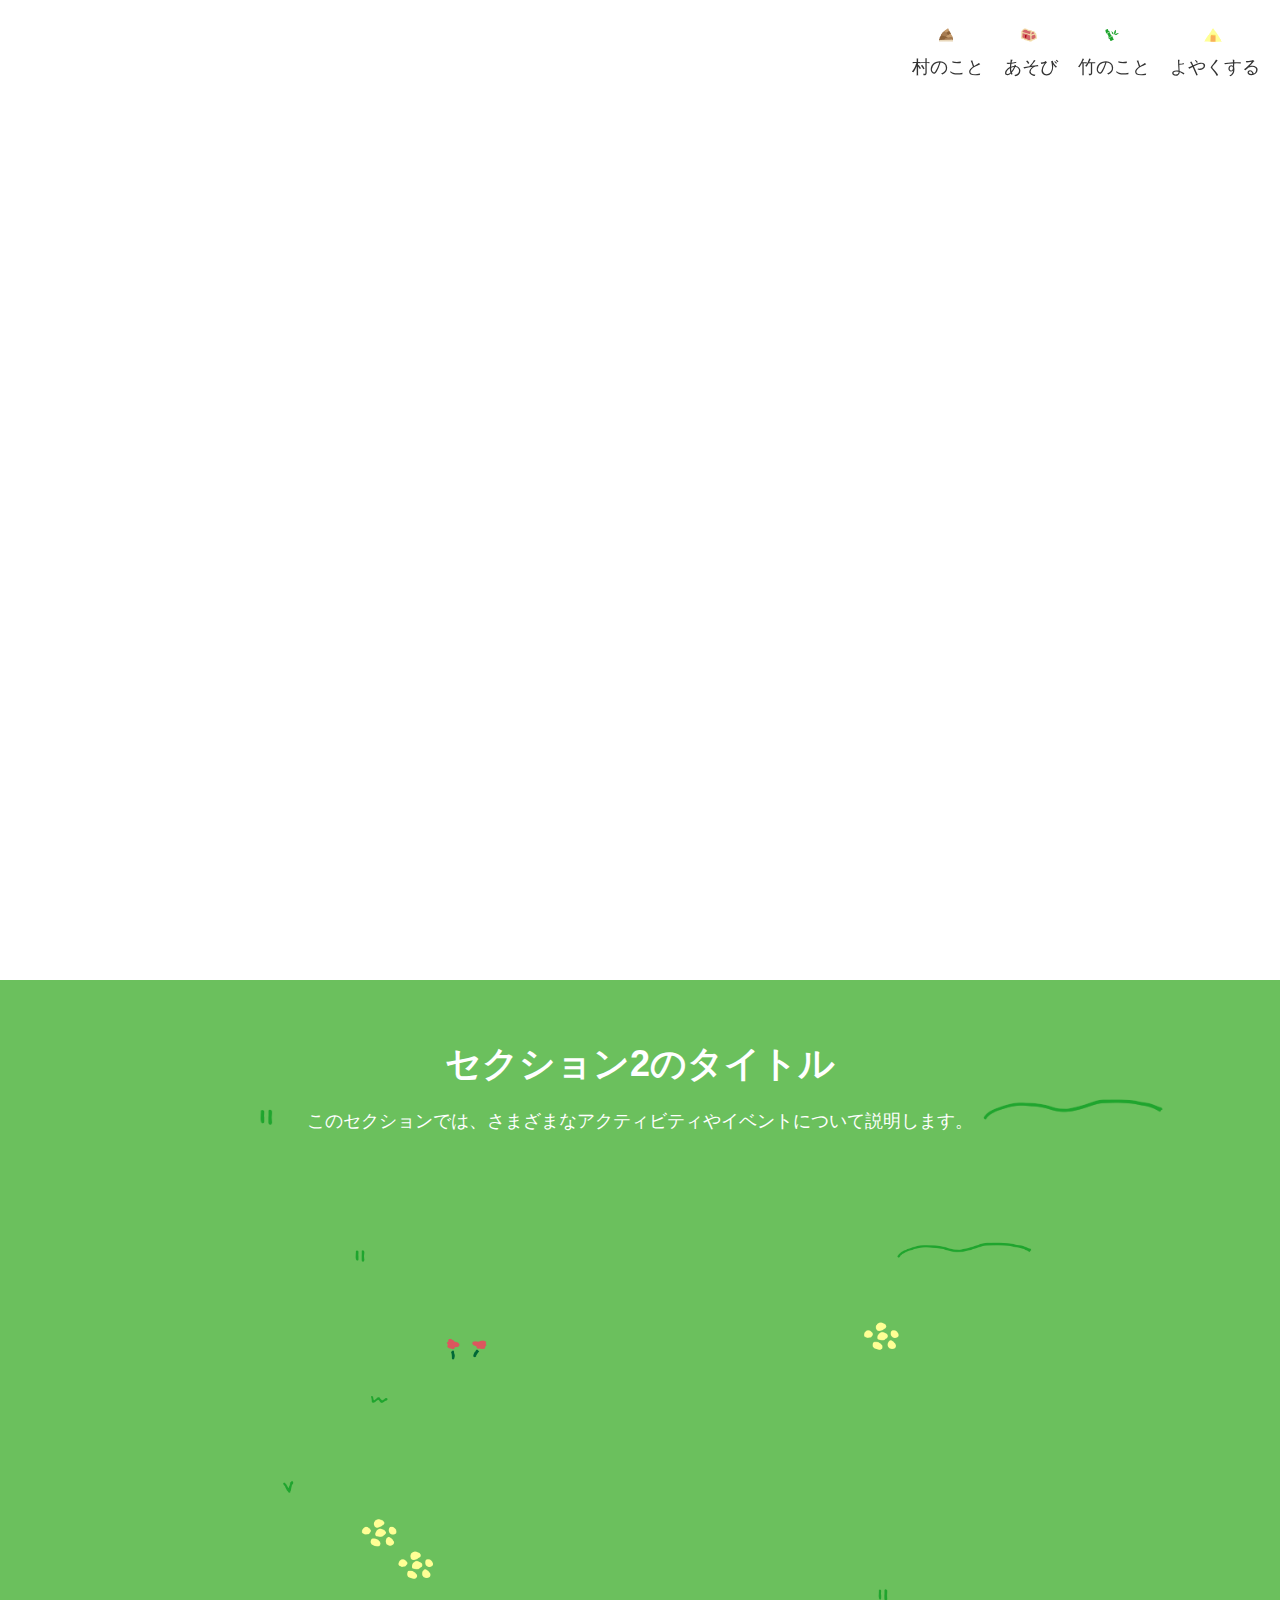
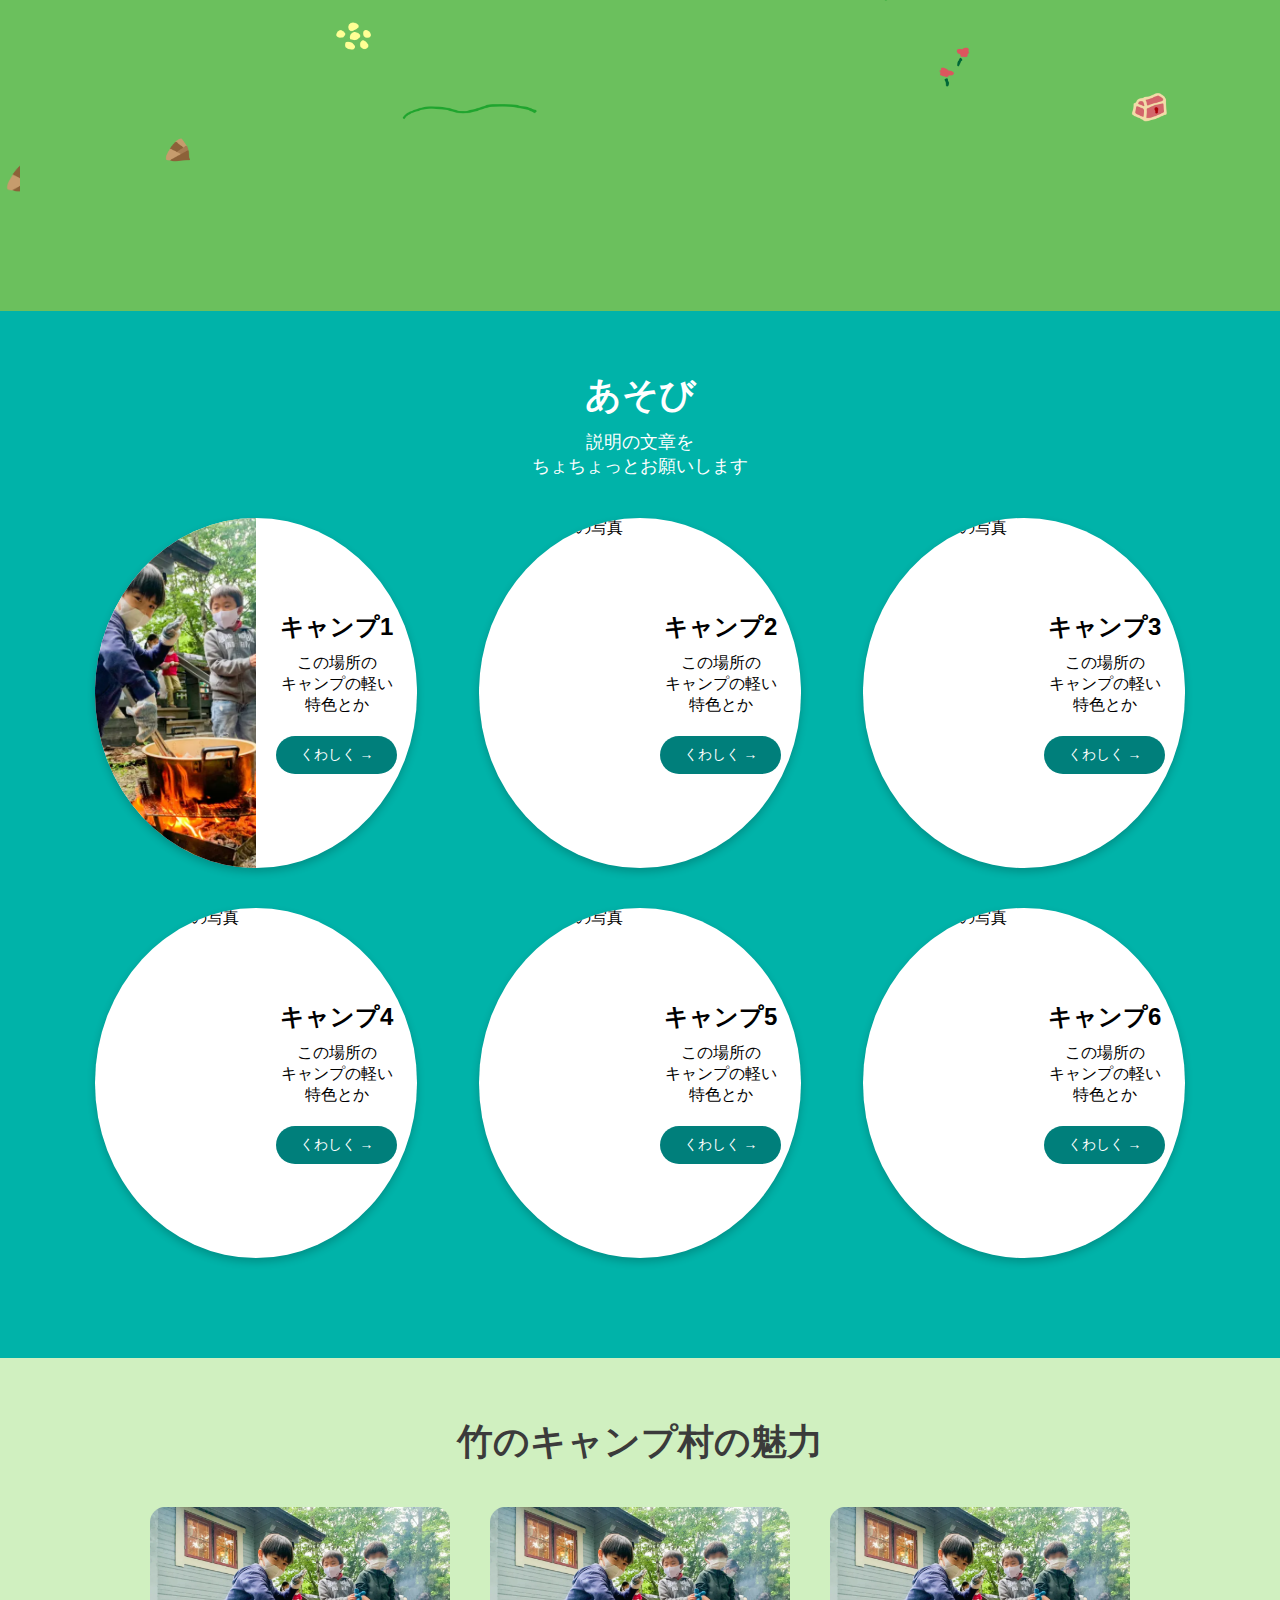
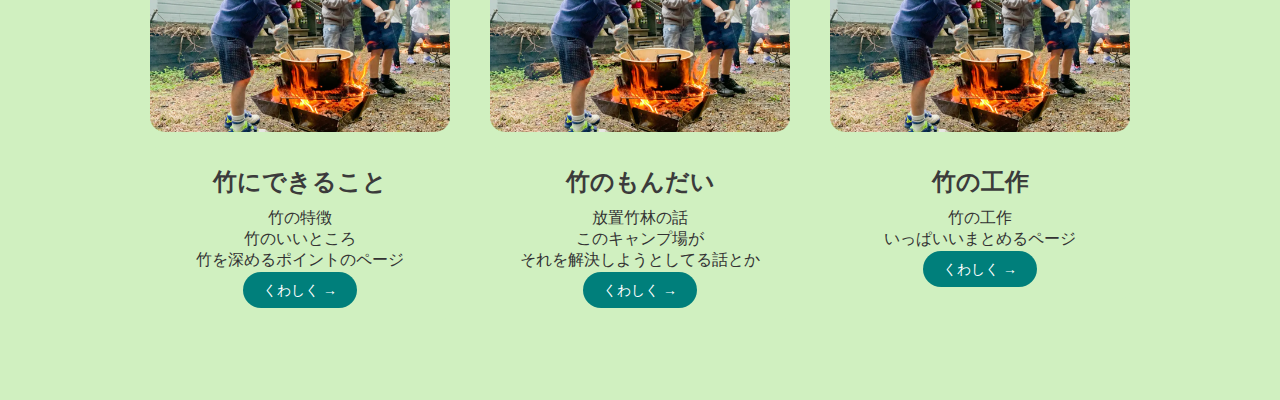
==== index.html @ 435ba5ec "first" ====
<!DOCTYPE html>
<html lang="ja">
<head>
    <meta charset="UTF-8">
    <meta name="viewport" content="width=device-width, initial-scale=1.0">
    <title>竹のキャンプ村</title>
    <link rel="stylesheet" href="style.css">
    <style>
        * {
            margin: 0;
            padding: 0;
            box-sizing: border-box;
        }

        body {
            font-family: 'Arial', sans-serif;
        }

        main {
            padding-top: 80px; /* ヘッダーとの間にスペースを確保 */
        }

        nav {
            position: fixed; /* 固定位置 */
            top: 20px; /* 上からの距離 */
            right: 20px; /* 右からの距離 */
            z-index: 100; /* 他の要素より前面に表示 */
            background-color: transparent; /* 背景色を透明に */
            box-shadow: none; /* 影をなくす */
        }

        nav ul {
            display: flex; /* 横並びにする */
            list-style: none; /* リストマーカーを消す */
        }

        nav ul li {
            margin-left: 20px; /* 各リンクの間隔 */
        }

        nav ul li a {
            text-decoration: none; /* 下線を消す */
            color: #333; /* テキストの色 */
            display: flex; /* アイコンとテキストを横に並べる */
            align-items: center; /* 縦方向に中央揃え */
        }

        nav ul li a img {
            height: 30px; /* アイコンの高さ */
            margin-right: 5px; /* アイコンとテキストの間隔 */
        }

        .section1 {
            height: 100vh; /* ビューポートの高さに設定 */
            
            
            display: flex;
            justify-content: center;
            align-items: center;
            color: white;
            text-align: center;
        }

        .background-image {
    position: absolute; /* 絶対位置を設定 */
    top: 0; /* 上からの位置を0に設定 */
    left: 0; /* 左からの位置を0に設定 */
    right: 0;
    bottom: 0;
    background-size: cover; /* 画像を拡大して画面全体をカバー */
    background-position: top center; /* 上部中央に配置 */
    opacity: 0; /* 初期の透明度を設定 */
    animation: fade 12s infinite; /* アニメーションを設定 */
}


        .background-image:nth-child(1) {
            animation-delay: 0s; /* 1枚目の画像の表示時間 */
        }

        .background-image:nth-child(2) {
            animation-delay: 4s; /* 2枚目の画像の表示時間 */
        }

        .background-image:nth-child(3) {
            animation-delay: 8s; /* 3枚目の画像の表示時間 */
        }

        @keyframes fade {
            0%, 20% {
                opacity: 1; /* 最初の20%の間は表示 */
            }
            33%, 100% {
                opacity: 0; /* 次の33%からは非表示 */
            }
        }

        .section2 {
            height: auto; /* 高さを自動にする */
            padding: 60px 20px; /* セクション内の余白 */
            color: white; /* テキストの色を白に */
            text-align: center; /* テキストを中央揃え */
        }

        .section2 h2 {
            font-size: 36px;
            margin-bottom: 20px;
        }

        .section2 p {
            font-size: 18px;
            margin-bottom: 20px;
        }

        .section2 img {
            max-width: 100%; /* 画像の幅が画面を超えないようにする */
            height: auto; /* 画像の高さは自動調整 */
            display: block;
            margin: 0 auto; /* 画像を中央揃え */
        }

        .section3 {
            background-color: #00b3a9;
            padding: 60px 0; /* セクション全体の余白 */
            text-align: center;
        }

        .title-section {
            text-align: center;
            margin-bottom: 40px;
        }

        .title-section h1 {
            font-size: 36px;
            color: white;
            margin-bottom: 10px;
        }

        .title-section p {
            font-size: 18px;
            color: white;
        }

        .camp-container {
            display: flex;
            flex-wrap: wrap;
            justify-content: space-around;
            width: 90%;
            margin: 0 auto; /* コンテナを中央揃え */
        }

        .camp-section {
            background-color: white;
            border-radius: 50%;
            display: flex;
            align-items: center;
            justify-content: center;
            width: 28%;
            height: 350px;
            margin-bottom: 40px;
            padding: 0;
            overflow: hidden;
            box-shadow: 0 4px 8px rgba(0, 0, 0, 0.2);
        }

        .camp-image {
            width: 50%;
            height: 100%;
        }

        .camp-image img {
            width: 100%;
            height: 100%;
            object-fit: cover;
            display: block;
        }

        .camp-text {
            width: 50%;
            padding: 20px;
            text-align: center;
            display: flex;
            flex-direction: column;
            justify-content: center;
        }

        .camp-text h2 {
            margin-bottom: 10px;
            font-size: 24px;
        }

        .camp-text p {
            margin-bottom: 20px;
            font-size: 16px;
        }

        .button {
            background-color: #007f7b;
            color: white;
            padding: 10px 20px;
            border-radius: 25px;
            text-decoration: none;
            transition: background-color 0.3s ease;
        }

        .button:hover {
            background-color: #005f5a;
        }

        .section4 {
            background-color: #d0f0c0; /* 薄い緑の背景色 */
            padding: 60px 20px; /* 余白を追加 */
            text-align: center; /* テキストを中央揃え */
        }

        .section-title {
            font-size: 36px; /* タイトルのフォントサイズ */
            color: #3b3b3b; /* タイトルの色 */
            margin-bottom: 20px; /* タイトルと画像の間隔 */
        }

        .image-container {
            display: flex; /* フレックスボックスを使用して横並び */
            justify-content: center; /* 中央揃え */
            flex-wrap: wrap; /* 画面サイズに応じて折り返し */
        }

        .image-item {
            margin: 20px; /* 画像の間隔 */
            text-align: center; /* キャプションを中央揃え */
        }

        .image-item img {
            max-width: 300px; /* 画像の幅を調整 */
            height: auto; /* 高さは自動調整 */
            border-radius: 15px; /* 角を丸くする */
        }

        .image-text {
            background-color: #d0f0c0; /* 背景色を薄い緑に */
            padding: 20px; /* 内側の余白 */
            border-radius: 10px; /* 角を丸くする */
            margin-top: 10px; /* 画像との間隔 */
            text-align: center; /* テキストを中央揃え */
        }

        .image-text h3 {
            font-size: 24px; /* タイトルのフォントサイズ */
            color: #3b3b3b; /* タイトルの色 */
            margin-bottom: 10px; /* タイトルと本文の間隔 */
        }

        .image-text p {
            font-size: 16px; /* 本文のフォントサイズ */
            color: #333; /* 本文の色 */
            margin-bottom: 10px; /* 本文とボタンの間隔 */
        }

        .button {
            background-color: #007f7b; /* ボタンの背景色 */
            color: white; /* ボタンの文字色 */
            padding: 10px 20px; /* ボタンの余白 */
            border-radius: 25px; /* ボタンの角を丸くする */
            text-decoration: none; /* 下線を消す */
            transition: background-color 0.3s ease; /* ホバー時の変化 */
        }

        .button:hover {
            background-color: #005f5a; /* ホバー時の背景色 */
        }
    </style>
</head>
<body>
    <main>
        <div class="nav-container">
            <nav>
                <ul>
                    <li><a href="#"><img src="村のこと.png" alt="村のことの画像"><span>村のこと</span></a></li>
                    <li><a href="#"><img src="あそびの画像.png" alt="あそびの画像"><span>あそび</span></a></li>
                    <li><a href="#"><img src="竹のこと.png" alt="竹のたにの画像"><span>竹のこと</span></a></li>
                    <li><a href="yoyaku\yoyaku.html"><img src="よやくする.png" alt="よやくするの画像"><span>よやくする</span></a></li>
                </ul>
            </nav>
        </div>

        <section id="section1" class="section1">
            <div class="background-image" style="background-image: url('たけの子WEB.png');"></div>
            <div class="background-image" style="background-image: url('たけの子WEB2.png');"></div>
            <div class="background-image" style="background-image: url('たけの子WEB3.png');"></div>
            <h1>ようこそ！竹のキャンプ村へ</h1>
            <p>自然の中で楽しいキャンプ体験をお楽しみください。</p>
        </section>

        <section class="section2">
            <h2>セクション2のタイトル</h2>
            <p>このセクションでは、さまざまなアクティビティやイベントについて説明します。</p>
            <img src="背景2.png" alt="セクション2の画像">
        </section>

        <section class="section3">
            <div class="title-section">
                <h1>あそび</h1>
                <p>説明の文章を<br>ちょちょっとお願いします</p>
            </div>

            <div class="camp-container">
                <div class="camp-section">
                    <div class="camp-image">
                        <img src="photo.webp" alt="キャンプの写真">
                    </div>
                    <div class="camp-text">
                        <h2>キャンプ1</h2>
                        <p>この場所の<br>キャンプの軽い特色とか</p>
                        <a href="#" class="button">くわしく →</a>
                    </div>
                </div>

                <div class="camp-section">
                    <div class="camp-image">
                        <img src="your-image-path2.jpg" alt="キャンプの写真">
                    </div>
                    <div class="camp-text">
                        <h2>キャンプ2</h2>
                        <p>この場所の<br>キャンプの軽い特色とか</p>
                        <a href="#" class="button">くわしく →</a>
                    </div>
                </div>

                <div class="camp-section">
                    <div class="camp-image">
                        <img src="your-image-path3.jpg" alt="キャンプの写真">
                    </div>
                    <div class="camp-text">
                        <h2>キャンプ3</h2>
                        <p>この場所の<br>キャンプの軽い特色とか</p>
                        <a href="#" class="button">くわしく →</a>
                    </div>
                </div>

                <div class="camp-section">
                    <div class="camp-image">
                        <img src="your-image-path4.jpg" alt="キャンプの写真">
                    </div>
                    <div class="camp-text">
                        <h2>キャンプ4</h2>
                        <p>この場所の<br>キャンプの軽い特色とか</p>
                        <a href="#" class="button">くわしく →</a>
                    </div>
                </div>

                <div class="camp-section">
                    <div class="camp-image">
                        <img src="your-image-path5.jpg" alt="キャンプの写真">
                    </div>
                    <div class="camp-text">
                        <h2>キャンプ5</h2>
                        <p>この場所の<br>キャンプの軽い特色とか</p>
                        <a href="#" class="button">くわしく →</a>
                    </div>
                </div>

                <div class="camp-section">
                    <div class="camp-image">
                        <img src="your-image-path6.jpg" alt="キャンプの写真">
                    </div>
                    <div class="camp-text">
                        <h2>キャンプ6</h2>
                        <p>この場所の<br>キャンプの軽い特色とか</p>
                        <a href="#" class="button">くわしく →</a>
                    </div>
                </div>
            </div>
        </section>

        <div class="section4">
            <h2 class="section-title">竹のキャンプ村の魅力</h2>
            <div class="image-container">
                <div class="image-item">
                    <img src="photo.webp" alt="画像1">
                    <div class="image-text">
                        <h3>竹にできること</h3>
                        <p>竹の特徴<br>竹のいいところ<br>竹を深めるポイントのページ</p>
                        <a href="#" class="button">くわしく →</a>
                    </div>
                </div>
                <div class="image-item">
                    <img src="photo.webp" alt="画像2">
                    <div class="image-text">
                        <h3>竹のもんだい</h3>
                        <p>放置竹林の話<br>このキャンプ場が<br>それを解決しようとしてる話とか</p>
                        <a href="#" class="button">くわしく →</a>
                    </div>
                </div>
                <div class="image-item">
                    <img src="photo.webp" alt="画像3">
                    <div class="image-text">
                        <h3>竹の工作</h3>
                        <p>竹の工作<br>いっぱいいまとめるページ</p>
                        <a href="#" class="button">くわしく →</a>
                    </div>
                </div>
            </div>
        </div>
    </main>
    <script>
        const backgrounds = document.querySelectorAll('.background-image');
        let currentIndex = 0;
    
        // 初期表示を設定
        backgrounds[currentIndex].style.display = 'block';
    
        function changeBackground() {
            backgrounds[currentIndex].style.display = 'none'; // 現在の画像を非表示
            currentIndex = (currentIndex + 1) % backgrounds.length; // 次の画像のインデックスを取得
            backgrounds[currentIndex].style.display = 'block'; // 次の画像を表示
        }
    
        // 4秒ごとに画像を切り替え
        setInterval(changeBackground, 4000); // 4秒ごとに画像を切り替え
    </script>
    
</body>
</html>
---- style.css ----
* {
    margin: 0;
    padding: 0;
    box-sizing: border-box;
}

body {
    font-family: 'Arial', sans-serif;
}

header {
    display: flex;
    justify-content: space-between;
    align-items: center;
    padding: 20px;
    background-color: #fff;
    position: fixed;
    top: 0;
    width: 100%;
    z-index: 10; /* ヘッダーを前面に表示 */
}

.logo img {
    height: 60px;
}

.nav-container {
    display: flex;
    align-items: center;
}

nav {
    display: flex;
}

nav ul {
    display: flex;
    list-style: none;
    margin-left: auto; /* 右寄せ */
}

nav ul li {
    margin-left: 20px; /* 画像との間にスペースを追加 */
    text-align: center; /* テキストを中央揃え */
}

nav ul li a {
    text-decoration: none;
    color: #333;
    font-size: 18px;
    display: flex;
    flex-direction: column; /* 画像の下にテキストを配置 */
    align-items: center; /* 中央揃え */
}

nav ul li a img {
    height: 30px; /* 画像の高さを調整 */
    margin-bottom: 5px; /* テキストとの間にスペースを追加 */
}

.section1 {
    height: 100vh; /* フルビューポートの高さ */
    background-image: url('take_top.gif'); /* 背景にGIFを設定 */
    background-size: contain; /* 背景画像をフィットさせる */
    background-position: center; /* 中央に配置 */
    background-repeat: no-repeat; /* 繰り返しなし */
    display: flex;
    flex-direction: column;
    justify-content: center;
    align-items: center;
    color: white; /* テキストカラーを白に */
    text-align: center; /* テキストを中央揃え */
}


h1 {
    font-size: 36px;
    margin-bottom: 20px;
}

p {
    font-size: 18px;
}

.section2 {
    height: 100vh; /* フルビューポートの高さ */
    background-image: url('背景2.png'); /* 背景に画像を設定 */
    background-size: cover; /* 背景画像をカバー */
    background-position: center; /* 中央に配置 */
    display: flex;
    flex-direction: column;
    justify-content: center;
    align-items: center;
    color: white; /* テキストカラーを白に */
    text-align: center; /* テキストを中央揃え */
}

.section2 h2 {
    font-size: 32px;
    margin-bottom: 20px;
}

.section2 p {
    font-size: 18px;
}
.title-section {
    text-align: center;
    margin-bottom: 40px; /* セクション間の余白 */
  }
  
  .title-section h1 {
    font-size: 36px;
    color: white;
    margin-bottom: 10px;
  }
  
  .title-section p {
    font-size: 18px;
    color: white;
  }
  
.camp-container {
    display: flex;
    flex-wrap: wrap; /* 2行目に折り返す */
    justify-content: space-around; /* 均等にスペースを取る */
    width: 90%; /* コンテナの幅を調整 */
    align-items: center;
  }
  
  .camp-section {
    background-color: white;
    border-radius: 50% / 50%;
    display: flex;
    align-items: center;
    width: 30%; /* 各楕円の幅を調整 */
    height: 350px; /* 楕円の高さを指定 */
    margin-bottom: 20px; /* 各楕円の間にスペースを追加 */
    padding: 0;
    overflow: hidden;
    box-shadow: 0 4px 8px rgba(0, 0, 0, 0.2);
  }
  
  .camp-image {
    width: 50%;
    height: 100%;
  }
  
  .camp-image img {
    width: 100%;
    height: 100%;
    object-fit: cover;
    display: block;
  }
  
  .camp-text {
    width: 50%;
    padding: 20px;
    text-align: center;
    display: flex;
    flex-direction: column;
    justify-content: center;
  }
  
  .camp-text h2 {
    margin-bottom: 10px;
    font-size: 24px;
  }
  
  .camp-text p {
    margin-bottom: 20px;
    font-size: 16px;
  }
  
  .button {
    background-color: #00b3a9;
    color: white;
    padding: 10px 20px;
    border-radius: 25px;
    text-decoration: none;
    transition: background-color 0.3s ease;
  }
  
  .button:hover {
    background-color: #007f7b;
  }
  
  .section-title {
    margin-bottom: 40px;
  }
  
  .section-title h1 {
    font-size: 36px;
    color: #3b3b3b;
  }
  
  .section-title p {
    font-size: 18px;
    color: #3b3b3b;
  }
  
  .content-container {
    display: flex;
    justify-content: space-around;
    align-items: center;
    flex-wrap: wrap;
  }
  
  .content-item {
    background-color: white;
    border-radius: 50% / 40%;
    width: 250px;
    height: 250px;
    display: flex;
    flex-direction: column;
    justify-content: center;
    align-items: center;
    text-align: center;
    padding: 20px;
    margin-bottom: 30px;
    box-shadow: 0 4px 8px rgba(0, 0, 0, 0.2);
  }
  
  .content-image {
    background-color: #f0f0f0;
    width: 180px;
    height: 180px;
    border-radius: 50%;
    display: flex;
    justify-content: center;
    align-items: center;
    margin-bottom: 20px;
    font-size: 18px;
    color: #3b3b3b;
  }
  
  .content-item h2 {
    font-size: 20px;
    margin-bottom: 10px;
    color: #3b3b3b;
  }
  
  .content-item p {
    font-size: 14px;
    color: #3b3b3b;
    margin-bottom: 20px;
  }
  
  .button {
    background-color: #3b7d3b;
    color: white;
    padding: 10px 20px;
    border-radius: 25px;
    text-decoration: none;
    font-size: 14px;
    transition: background-color 0.3s ease;
  }
  
  .button:hover {
    background-color: #2a5e2a;
  }
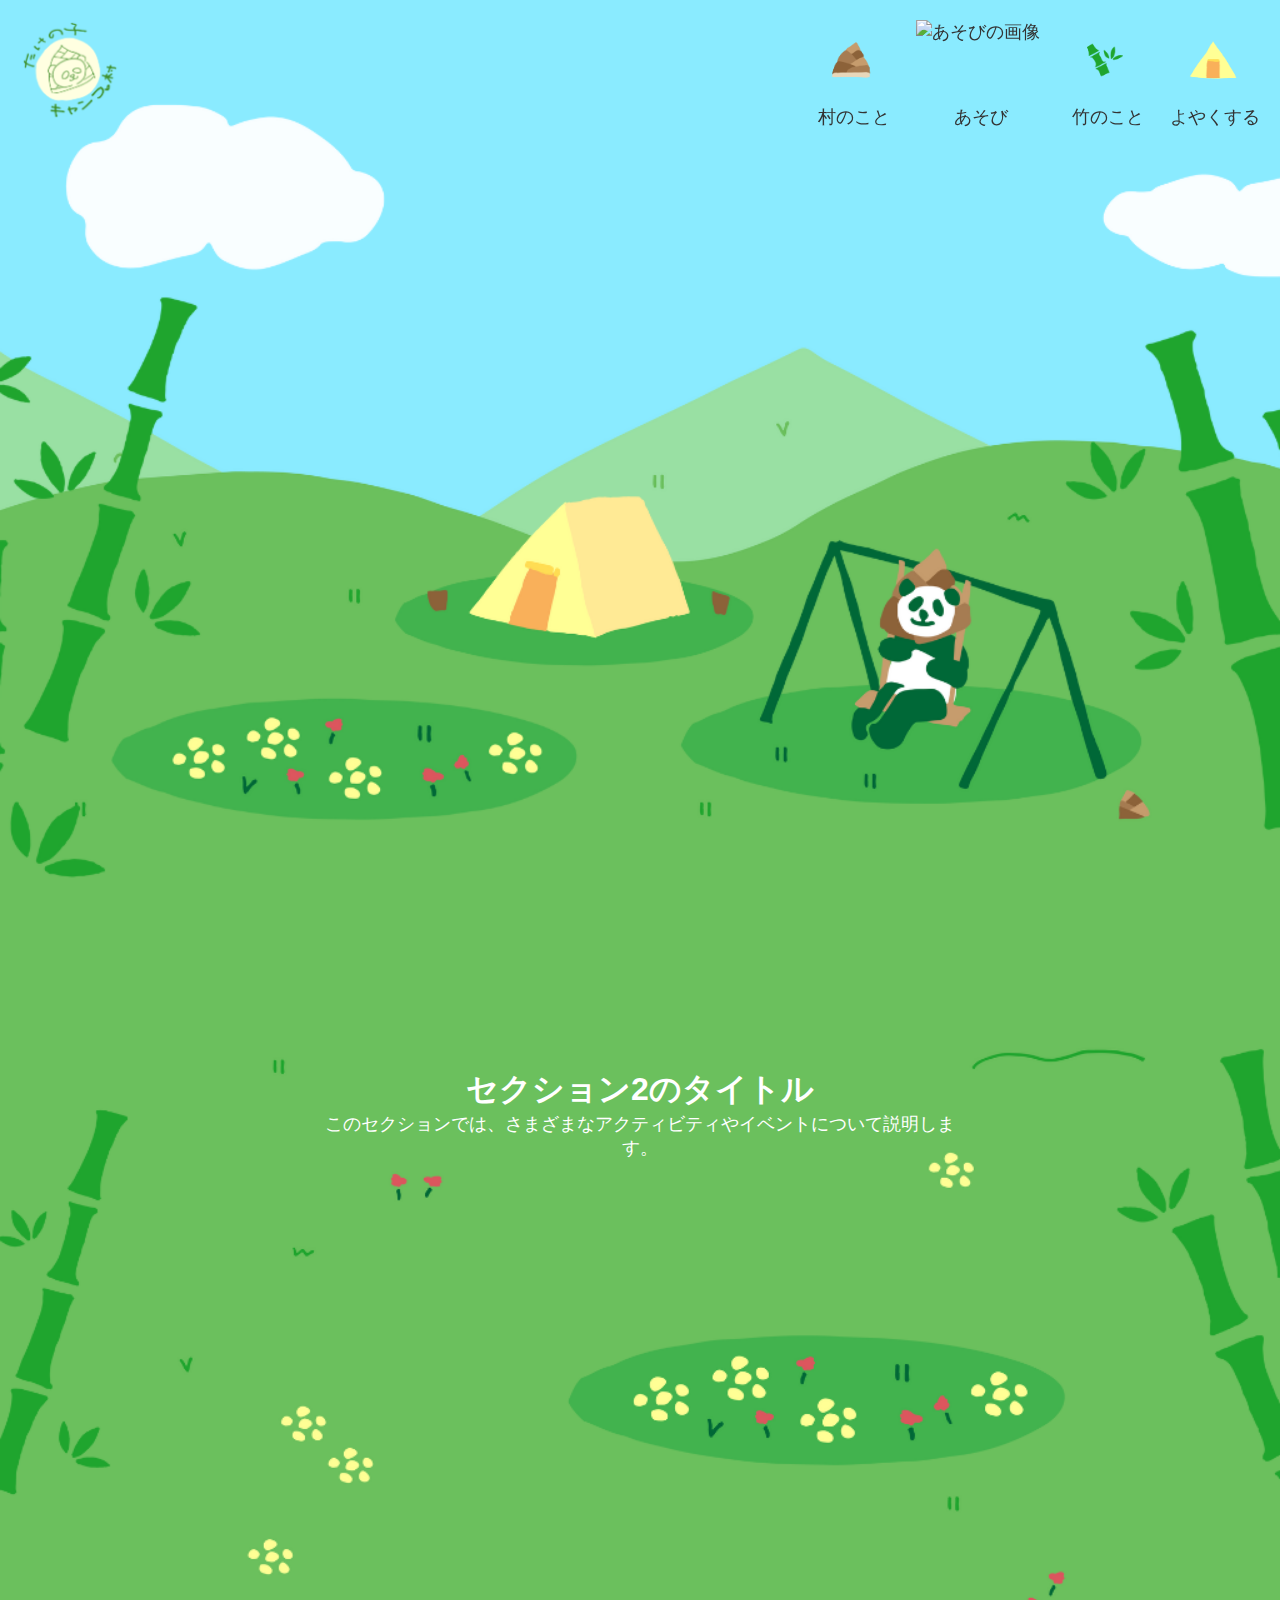
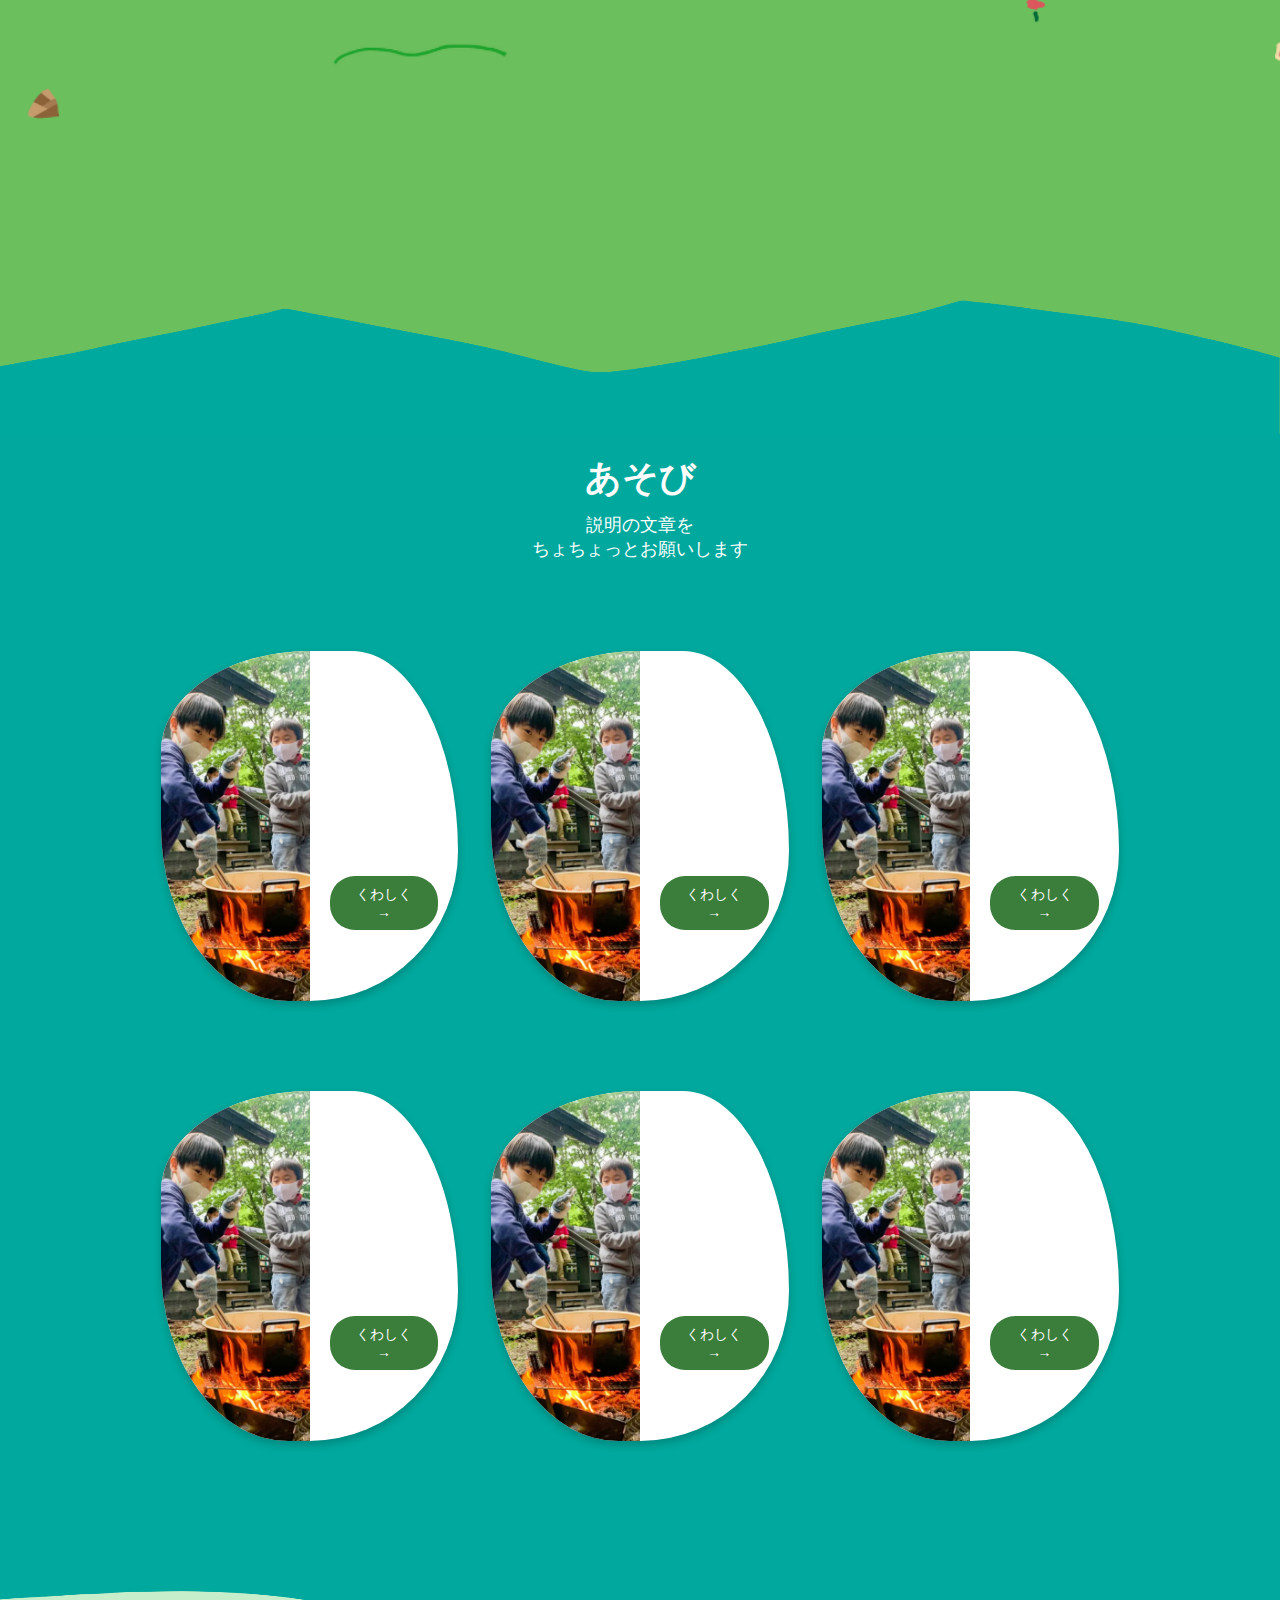
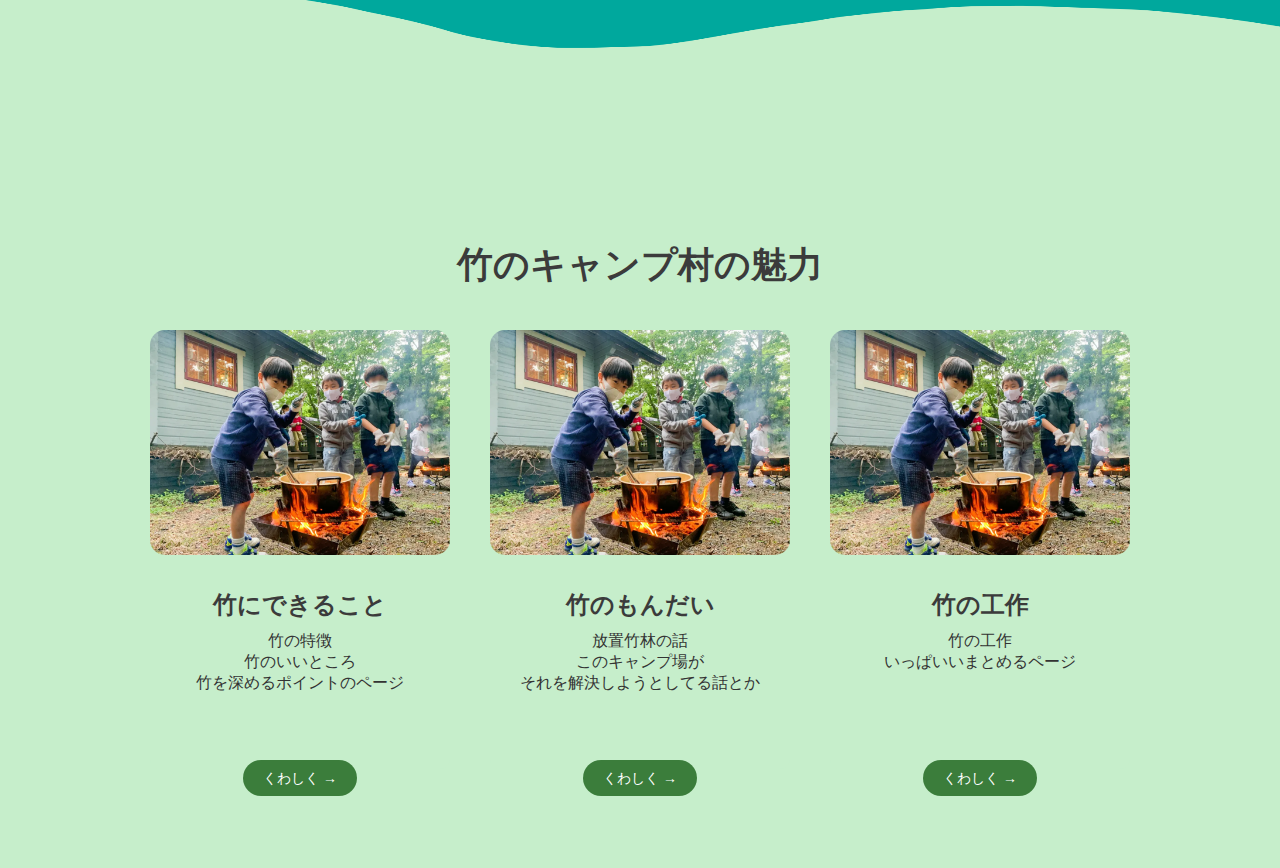
==== commit 7f870466: "デザイン修正" ====
--- a/index.html
+++ b/index.html
@@ -4,300 +4,51 @@
     <meta charset="UTF-8">
     <meta name="viewport" content="width=device-width, initial-scale=1.0">
     <title>竹のキャンプ村</title>
-    <link rel="stylesheet" href="style.css">
-    <style>
-        * {
-            margin: 0;
-            padding: 0;
-            box-sizing: border-box;
-        }
-
-        body {
-            font-family: 'Arial', sans-serif;
-        }
-
-        main {
-            padding-top: 80px; /* ヘッダーとの間にスペースを確保 */
-        }
-
-        nav {
-            position: fixed; /* 固定位置 */
-            top: 20px; /* 上からの距離 */
-            right: 20px; /* 右からの距離 */
-            z-index: 100; /* 他の要素より前面に表示 */
-            background-color: transparent; /* 背景色を透明に */
-            box-shadow: none; /* 影をなくす */
-        }
-
-        nav ul {
-            display: flex; /* 横並びにする */
-            list-style: none; /* リストマーカーを消す */
-        }
-
-        nav ul li {
-            margin-left: 20px; /* 各リンクの間隔 */
-        }
-
-        nav ul li a {
-            text-decoration: none; /* 下線を消す */
-            color: #333; /* テキストの色 */
-            display: flex; /* アイコンとテキストを横に並べる */
-            align-items: center; /* 縦方向に中央揃え */
-        }
-
-        nav ul li a img {
-            height: 30px; /* アイコンの高さ */
-            margin-right: 5px; /* アイコンとテキストの間隔 */
-        }
-
-        .section1 {
-            height: 100vh; /* ビューポートの高さに設定 */
-            
-            
-            display: flex;
-            justify-content: center;
-            align-items: center;
-            color: white;
-            text-align: center;
-        }
-
-        .background-image {
-    position: absolute; /* 絶対位置を設定 */
-    top: 0; /* 上からの位置を0に設定 */
-    left: 0; /* 左からの位置を0に設定 */
-    right: 0;
-    bottom: 0;
-    background-size: cover; /* 画像を拡大して画面全体をカバー */
-    background-position: top center; /* 上部中央に配置 */
-    opacity: 0; /* 初期の透明度を設定 */
-    animation: fade 12s infinite; /* アニメーションを設定 */
-}
-
-
-        .background-image:nth-child(1) {
-            animation-delay: 0s; /* 1枚目の画像の表示時間 */
-        }
-
-        .background-image:nth-child(2) {
-            animation-delay: 4s; /* 2枚目の画像の表示時間 */
-        }
-
-        .background-image:nth-child(3) {
-            animation-delay: 8s; /* 3枚目の画像の表示時間 */
-        }
-
-        @keyframes fade {
-            0%, 20% {
-                opacity: 1; /* 最初の20%の間は表示 */
-            }
-            33%, 100% {
-                opacity: 0; /* 次の33%からは非表示 */
-            }
-        }
-
-        .section2 {
-            height: auto; /* 高さを自動にする */
-            padding: 60px 20px; /* セクション内の余白 */
-            color: white; /* テキストの色を白に */
-            text-align: center; /* テキストを中央揃え */
-        }
-
-        .section2 h2 {
-            font-size: 36px;
-            margin-bottom: 20px;
-        }
-
-        .section2 p {
-            font-size: 18px;
-            margin-bottom: 20px;
-        }
-
-        .section2 img {
-            max-width: 100%; /* 画像の幅が画面を超えないようにする */
-            height: auto; /* 画像の高さは自動調整 */
-            display: block;
-            margin: 0 auto; /* 画像を中央揃え */
-        }
-
-        .section3 {
-            background-color: #00b3a9;
-            padding: 60px 0; /* セクション全体の余白 */
-            text-align: center;
-        }
-
-        .title-section {
-            text-align: center;
-            margin-bottom: 40px;
-        }
-
-        .title-section h1 {
-            font-size: 36px;
-            color: white;
-            margin-bottom: 10px;
-        }
-
-        .title-section p {
-            font-size: 18px;
-            color: white;
-        }
-
-        .camp-container {
-            display: flex;
-            flex-wrap: wrap;
-            justify-content: space-around;
-            width: 90%;
-            margin: 0 auto; /* コンテナを中央揃え */
-        }
-
-        .camp-section {
-            background-color: white;
-            border-radius: 50%;
-            display: flex;
-            align-items: center;
-            justify-content: center;
-            width: 28%;
-            height: 350px;
-            margin-bottom: 40px;
-            padding: 0;
-            overflow: hidden;
-            box-shadow: 0 4px 8px rgba(0, 0, 0, 0.2);
-        }
-
-        .camp-image {
-            width: 50%;
-            height: 100%;
-        }
-
-        .camp-image img {
-            width: 100%;
-            height: 100%;
-            object-fit: cover;
-            display: block;
-        }
-
-        .camp-text {
-            width: 50%;
-            padding: 20px;
-            text-align: center;
-            display: flex;
-            flex-direction: column;
-            justify-content: center;
-        }
-
-        .camp-text h2 {
-            margin-bottom: 10px;
-            font-size: 24px;
-        }
-
-        .camp-text p {
-            margin-bottom: 20px;
-            font-size: 16px;
-        }
-
-        .button {
-            background-color: #007f7b;
-            color: white;
-            padding: 10px 20px;
-            border-radius: 25px;
-            text-decoration: none;
-            transition: background-color 0.3s ease;
-        }
-
-        .button:hover {
-            background-color: #005f5a;
-        }
-
-        .section4 {
-            background-color: #d0f0c0; /* 薄い緑の背景色 */
-            padding: 60px 20px; /* 余白を追加 */
-            text-align: center; /* テキストを中央揃え */
-        }
-
-        .section-title {
-            font-size: 36px; /* タイトルのフォントサイズ */
-            color: #3b3b3b; /* タイトルの色 */
-            margin-bottom: 20px; /* タイトルと画像の間隔 */
-        }
-
-        .image-container {
-            display: flex; /* フレックスボックスを使用して横並び */
-            justify-content: center; /* 中央揃え */
-            flex-wrap: wrap; /* 画面サイズに応じて折り返し */
-        }
-
-        .image-item {
-            margin: 20px; /* 画像の間隔 */
-            text-align: center; /* キャプションを中央揃え */
-        }
-
-        .image-item img {
-            max-width: 300px; /* 画像の幅を調整 */
-            height: auto; /* 高さは自動調整 */
-            border-radius: 15px; /* 角を丸くする */
-        }
-
-        .image-text {
-            background-color: #d0f0c0; /* 背景色を薄い緑に */
-            padding: 20px; /* 内側の余白 */
-            border-radius: 10px; /* 角を丸くする */
-            margin-top: 10px; /* 画像との間隔 */
-            text-align: center; /* テキストを中央揃え */
-        }
-
-        .image-text h3 {
-            font-size: 24px; /* タイトルのフォントサイズ */
-            color: #3b3b3b; /* タイトルの色 */
-            margin-bottom: 10px; /* タイトルと本文の間隔 */
-        }
-
-        .image-text p {
-            font-size: 16px; /* 本文のフォントサイズ */
-            color: #333; /* 本文の色 */
-            margin-bottom: 10px; /* 本文とボタンの間隔 */
-        }
-
-        .button {
-            background-color: #007f7b; /* ボタンの背景色 */
-            color: white; /* ボタンの文字色 */
-            padding: 10px 20px; /* ボタンの余白 */
-            border-radius: 25px; /* ボタンの角を丸くする */
-            text-decoration: none; /* 下線を消す */
-            transition: background-color 0.3s ease; /* ホバー時の変化 */
-        }
-
-        .button:hover {
-            background-color: #005f5a; /* ホバー時の背景色 */
-        }
-    </style>
+    <link rel="stylesheet" href="css/style.css">
+    <script src="https://code.jquery.com/jquery-3.6.0.min.js"></script>
 </head>
 <body>
     <main>
-        <div class="nav-container">
+        <header class="nav-container">
+            <div class="logo">
+                <a href="#"><img src="images/ロゴ.png" alt="ロゴ" class="logo"></a>
+            </div>
             <nav>
                 <ul>
-                    <li><a href="#"><img src="村のこと.png" alt="村のことの画像"><span>村のこと</span></a></li>
-                    <li><a href="#"><img src="あそびの画像.png" alt="あそびの画像"><span>あそび</span></a></li>
-                    <li><a href="#"><img src="竹のこと.png" alt="竹のたにの画像"><span>竹のこと</span></a></li>
-                    <li><a href="yoyaku\yoyaku.html"><img src="よやくする.png" alt="よやくするの画像"><span>よやくする</span></a></li>
+                    <li><a href="#section2"><img src="images/村のこと.png" alt="村のことの画像"><span>村のこと</span></a></li>
+                    <li><a href="#section3"><img src="images/あそびの画像.png" alt="あそびの画像"><span>あそび</span></a></li>
+                    <li><a href="#section4"><img src="images/竹のこと.png" alt="竹のたにの画像"><span>竹のこと</span></a></li>
+                    <li><a href="yoyaku\yoyaku.html"><img src="images/よやくする.png" alt="よやくするの画像"><span>よやくする</span></a></li>
                 </ul>
             </nav>
+        </header>
+
+        <section id="section1" class="section1">
+            <div>
+                <div class="top-image-box"><img src="images/竹キャンプ-1.png" alt="TOP画像" class="top-image"></div>
+                <div class="top-image-box"><img src="images/竹キャンプ-3.png" alt="TOP画像" class="top-image"></div>
+                <div class="top-image-box"><img src="images/竹キャンプ-2.png" alt="TOP画像" class="top-image"></div>
+                <div class="top-image-box"><img src="images/竹キャンプ-3.png" alt="TOP画像" class="top-image"></div>
+            </div>
+            <div class="section2-inner-box">
+                <h1>ようこそ！竹のキャンプ村へ</h1>
+                <p>自然の中で楽しいキャンプ体験をお楽しみください。</p>
+            </div>
+        </section>
+
+        <section class="section2" id="section2">
+            <img src="images/遊んで学ぶ.png" alt="セクション2の画像" class="section2-image">
+            <div class="section2-inner-box">
+                <h2 class="section2-title">セクション2のタイトル</h2>
+                <p class="section2-text">このセクションでは、さまざまなアクティビティやイベントについて説明します。</p>
+            </div>
+        </section>
+
+        <div  class="back-image3-cover">
+            <img src="images/背景3.png" alt="背景3" class="back-image">
         </div>
 
-        <section id="section1" class="section1">
-            <div class="background-image" style="background-image: url('たけの子WEB.png');"></div>
-            <div class="background-image" style="background-image: url('たけの子WEB2.png');"></div>
-            <div class="background-image" style="background-image: url('たけの子WEB3.png');"></div>
-            <h1>ようこそ！竹のキャンプ村へ</h1>
-            <p>自然の中で楽しいキャンプ体験をお楽しみください。</p>
-        </section>
-
-        <section class="section2">
-            <h2>セクション2のタイトル</h2>
-            <p>このセクションでは、さまざまなアクティビティやイベントについて説明します。</p>
-            <img src="背景2.png" alt="セクション2の画像">
-        </section>
-
-        <section class="section3">
+        <section class="section3" id="section3">
             <div class="title-section">
                 <h1>あそび</h1>
                 <p>説明の文章を<br>ちょちょっとお願いします</p>
@@ -306,7 +57,7 @@
             <div class="camp-container">
                 <div class="camp-section">
                     <div class="camp-image">
-                        <img src="photo.webp" alt="キャンプの写真">
+                        <img src="images/photo.webp" alt="キャンプの写真">
                     </div>
                     <div class="camp-text">
                         <h2>キャンプ1</h2>
@@ -317,7 +68,7 @@
 
                 <div class="camp-section">
                     <div class="camp-image">
-                        <img src="your-image-path2.jpg" alt="キャンプの写真">
+                        <img src="images/photo.webp" alt="キャンプの写真">
                     </div>
                     <div class="camp-text">
                         <h2>キャンプ2</h2>
@@ -328,7 +79,7 @@
 
                 <div class="camp-section">
                     <div class="camp-image">
-                        <img src="your-image-path3.jpg" alt="キャンプの写真">
+                        <img src="images/photo.webp" alt="キャンプの写真">
                     </div>
                     <div class="camp-text">
                         <h2>キャンプ3</h2>
@@ -339,7 +90,7 @@
 
                 <div class="camp-section">
                     <div class="camp-image">
-                        <img src="your-image-path4.jpg" alt="キャンプの写真">
+                        <img src="images/photo.webp" alt="キャンプの写真">
                     </div>
                     <div class="camp-text">
                         <h2>キャンプ4</h2>
@@ -350,7 +101,7 @@
 
                 <div class="camp-section">
                     <div class="camp-image">
-                        <img src="your-image-path5.jpg" alt="キャンプの写真">
+                        <img src="images/photo.webp" alt="キャンプの写真">
                     </div>
                     <div class="camp-text">
                         <h2>キャンプ5</h2>
@@ -361,7 +112,7 @@
 
                 <div class="camp-section">
                     <div class="camp-image">
-                        <img src="your-image-path6.jpg" alt="キャンプの写真">
+                        <img src="images/photo.webp" alt="キャンプの写真">
                     </div>
                     <div class="camp-text">
                         <h2>キャンプ6</h2>
@@ -372,52 +123,46 @@
             </div>
         </section>
 
-        <div class="section4">
+        <div  class="back-image4-cover">
+            <img src="images/背景4.png" alt="背景4" class="back-image">
+        </div>
+
+        <div class="section4" id="section4">
             <h2 class="section-title">竹のキャンプ村の魅力</h2>
             <div class="image-container">
                 <div class="image-item">
-                    <img src="photo.webp" alt="画像1">
+                    <div class="section4-img">
+                        <img src="images/photo.webp" alt="画像1">
+                    </div>
                     <div class="image-text">
                         <h3>竹にできること</h3>
                         <p>竹の特徴<br>竹のいいところ<br>竹を深めるポイントのページ</p>
-                        <a href="#" class="button">くわしく →</a>
                     </div>
+                    <a href="#" class="button">くわしく →</a>
                 </div>
                 <div class="image-item">
-                    <img src="photo.webp" alt="画像2">
+                    <div class="section4-img">
+                        <img src="images/photo.webp" alt="画像1">
+                    </div>
                     <div class="image-text">
                         <h3>竹のもんだい</h3>
                         <p>放置竹林の話<br>このキャンプ場が<br>それを解決しようとしてる話とか</p>
-                        <a href="#" class="button">くわしく →</a>
                     </div>
+                    <a href="#" class="button">くわしく →</a>
                 </div>
                 <div class="image-item">
-                    <img src="photo.webp" alt="画像3">
+                    <div class="section4-img">
+                        <img src="images/photo.webp" alt="画像1">
+                    </div>
                     <div class="image-text">
                         <h3>竹の工作</h3>
                         <p>竹の工作<br>いっぱいいまとめるページ</p>
-                        <a href="#" class="button">くわしく →</a>
                     </div>
+                    <a href="#" class="button">くわしく →</a>
                 </div>
             </div>
         </div>
     </main>
-    <script>
-        const backgrounds = document.querySelectorAll('.background-image');
-        let currentIndex = 0;
-    
-        // 初期表示を設定
-        backgrounds[currentIndex].style.display = 'block';
-    
-        function changeBackground() {
-            backgrounds[currentIndex].style.display = 'none'; // 現在の画像を非表示
-            currentIndex = (currentIndex + 1) % backgrounds.length; // 次の画像のインデックスを取得
-            backgrounds[currentIndex].style.display = 'block'; // 次の画像を表示
-        }
-    
-        // 4秒ごとに画像を切り替え
-        setInterval(changeBackground, 4000); // 4秒ごとに画像を切り替え
-    </script>
-    
+    <script src="js/change-background.js"></script>
 </body>
 </html>
--- a/css/style.css
+++ b/css/style.css
@@ -0,0 +1,383 @@
+* {
+    margin: 0;
+    padding: 0;
+    box-sizing: border-box;
+}
+
+body {
+    font-family: 'Arial', sans-serif;
+}
+
+nav ul {
+    display: flex;
+    list-style: none;
+}
+
+nav ul li {
+    margin-left: 20px;
+}
+
+nav ul li a {
+    text-decoration: none;
+    color: #333;
+    font-size: 12px;
+    display: flex;
+    align-items: center;
+}
+
+nav ul li a img {
+    height: 80px;
+    margin-right: 5px;
+}
+
+.section1, .section2, .section3, .section4 {
+    text-align: center;
+    color: white;
+}
+
+nav {
+    position: fixed;
+    top: 20px;
+    right: 20px;
+    z-index: 100;
+    background-color: transparent;
+    box-shadow: none;
+}
+
+.section1 {
+    height: 934px;
+    background-color: #6BC05D;
+}
+
+.top-image-box {
+    position: absolute;
+    top: 0;
+    left: 0;
+    right: 0;
+    bottom: 0;
+}
+
+.top-image {
+    width: 100%;
+    height: 100%;
+    object-fit: cover;
+    position: absolute;
+    top: 0;
+    left: 0;
+    right: 0;
+    bottom: 0;
+    z-index: 10;
+}
+
+.section2 {
+    height: 900px;
+    position: relative;
+}
+
+.section2-inner-box {
+    position: absolute;
+    top: 20%;
+    left: 50%;
+    transform: translate(-50%, -50%);
+    text-align: center;
+    color: white; /* 画像の上にテキストを表示するために色を白に設定 */
+}
+
+.section3 {
+    background-color: #00a89d;
+    padding: 20px 7vw 0;
+}
+
+.title-section {
+    margin-bottom: 40px;
+}
+
+.title-section h1, .section-title h1 {
+    font-size: 36px;
+    margin-bottom: 10px;
+}
+
+.title-section p, .section-title p {
+    font-size: 18px;
+}
+
+.camp-container {
+    display: flex;
+    flex-wrap: wrap;
+    justify-content: space-around;
+    width: 90%;
+    margin: 0 auto;
+}
+
+.camp-section {
+    background-color: white;
+    border-radius: 50%;
+    display: flex;
+    align-items: center;
+    justify-content: center;
+    width: 28%;
+    height: 350px;
+    margin-bottom: 40px;
+    padding: 0;
+    overflow: hidden;
+    box-shadow: 0 4px 8px rgba(0, 0, 0, 0.2);
+}
+
+.camp-image {
+    width: 50%;
+    height: 100%;
+}
+
+.camp-image img {
+    width: 100%;
+    height: 100%;
+    object-fit: cover;
+    display: block;
+}
+
+.camp-text {
+    width: 50%;
+    padding: 20px;
+    text-align: center;
+    display: flex;
+    flex-direction: column;
+    justify-content: center;
+}
+
+.camp-text h2 {
+    margin-bottom: 10px;
+    font-size: 24px;
+}
+
+.camp-text p {
+    margin-bottom: 20px;
+    font-size: 16px;
+}
+
+.button {
+    background-color: #007f7b;
+    color: white;
+    padding: 10px 20px;
+    border-radius: 25px;
+    text-decoration: none;
+    transition: background-color 0.3s ease;
+}
+
+.button:hover {
+    background-color: #005f5a;
+}
+
+.section4 {
+    background-color: #c6eecb;
+    padding: 60px 20px;
+}
+
+.section-title {
+    font-size: 36px;
+    color: #3b3b3b;
+    margin-bottom: 20px;
+}
+
+.image-container {
+    display: flex;
+    justify-content: center;
+    flex-wrap: wrap;
+}
+
+.image-item {
+    margin: 20px;
+    text-align: center;
+}
+
+.image-item img {
+    max-width: 300px;
+    height: auto;
+    border-radius: 15px;
+}
+
+.image-text {
+    background-color: #c6eecb;
+    padding: 20px;
+    border-radius: 10px;
+    margin-top: 10px;
+    text-align: center;
+    min-height: 200px;
+}
+
+.image-text h3 {
+    font-size: 24px;
+    color: #3b3b3b;
+    margin-bottom: 10px;
+}
+
+.image-text p {
+    font-size: 16px;
+    color: #333;
+    margin-bottom: 10px;
+}
+
+/* style2.css のスタイル */
+header {
+    display: flex;
+    justify-content: space-between;
+    align-items: center;
+    padding: 20px;
+    position: fixed;
+    top: 0;
+    width: 100%;
+    z-index: 100;
+}
+
+.logo {
+    height: 100px;
+    z-index: 100;
+}
+
+.nav-container {
+    display: flex;
+    align-items: center;
+    justify-content: space-between;
+}
+
+nav {
+    display: flex;
+}
+
+nav ul {
+    margin-left: auto;
+}
+
+nav ul li {
+    text-align: center;
+}
+
+nav ul li a {
+    font-size: 18px;
+    flex-direction: column;
+}
+
+nav ul li a img {
+    margin-bottom: 5px;
+}
+
+.section1 {
+    background-image: url('take_top.gif');
+    background-size: contain;
+    background-position: center;
+    background-repeat: no-repeat;
+    flex-direction: column;
+}
+
+h1 {
+    font-size: 36px;
+    margin-bottom: 20px;
+}
+
+p {
+    font-size: 18px;
+}
+
+.section2 h2 {
+    font-size: 32px;
+}
+
+.section2 p {
+    font-size: 18px;
+}
+
+.camp-container {
+    justify-content: space-around;
+    width: 90%;
+    align-items: center;
+}
+
+.camp-section {
+    border-radius: 70% 50% 70% 60% / 40% 80% 60% 70%;
+    width: 30%;
+    margin-top: 50px;
+}
+
+.content-container {
+    display: flex;
+    justify-content: space-around;
+    align-items: center;
+    flex-wrap: wrap;
+}
+
+.content-item {
+    background-color: white;
+    border-radius: 50% / 40%;
+    width: 250px;
+    height: 250px;
+    display: flex;
+    flex-direction: column;
+    justify-content: center;
+    align-items: center;
+    text-align: center;
+    padding: 20px;
+    margin-bottom: 30px;
+    box-shadow: 0 4px 8px rgba(0, 0, 0, 0.2);
+}
+
+.content-image {
+    background-color: #f0f0f0;
+    width: 180px;
+    height: 180px;
+    border-radius: 50%;
+    display: flex;
+    justify-content: center;
+    align-items: center;
+    margin-bottom: 20px;
+    font-size: 18px;
+    color: #3b3b3b;
+}
+
+.content-item h2 {
+    font-size: 20px;
+    margin-bottom: 10px;
+    color: #3b3b3b;
+}
+
+.content-item p {
+    font-size: 14px;
+    color: #3b3b3b;
+    margin-bottom: 20px;
+}
+
+.button {
+    background-color: #3b7d3b;
+    font-size: 14px;
+}
+
+.button:hover {
+    background-color: #2a5e2a;
+}
+
+.back-image3-cover {
+    margin-top: -300px;
+    width: 100%;
+    height: 500px;
+    background-color: #6BC05D;
+}
+
+.back-image4-cover {
+    margin-top: -200px;
+    width: 100%;
+    height: 500px;
+    background-color: #00a89d;
+}
+
+.back-image {
+    width: 100%;
+    height: 100%;
+}
+
+.section2-image {
+    width: 100%;
+    height: 100%;
+    object-fit: cover;
+}
+
+.section4-img {
+    border-radius: 70% 50% 70% 60% / 40% 80% 60% 70%;
+}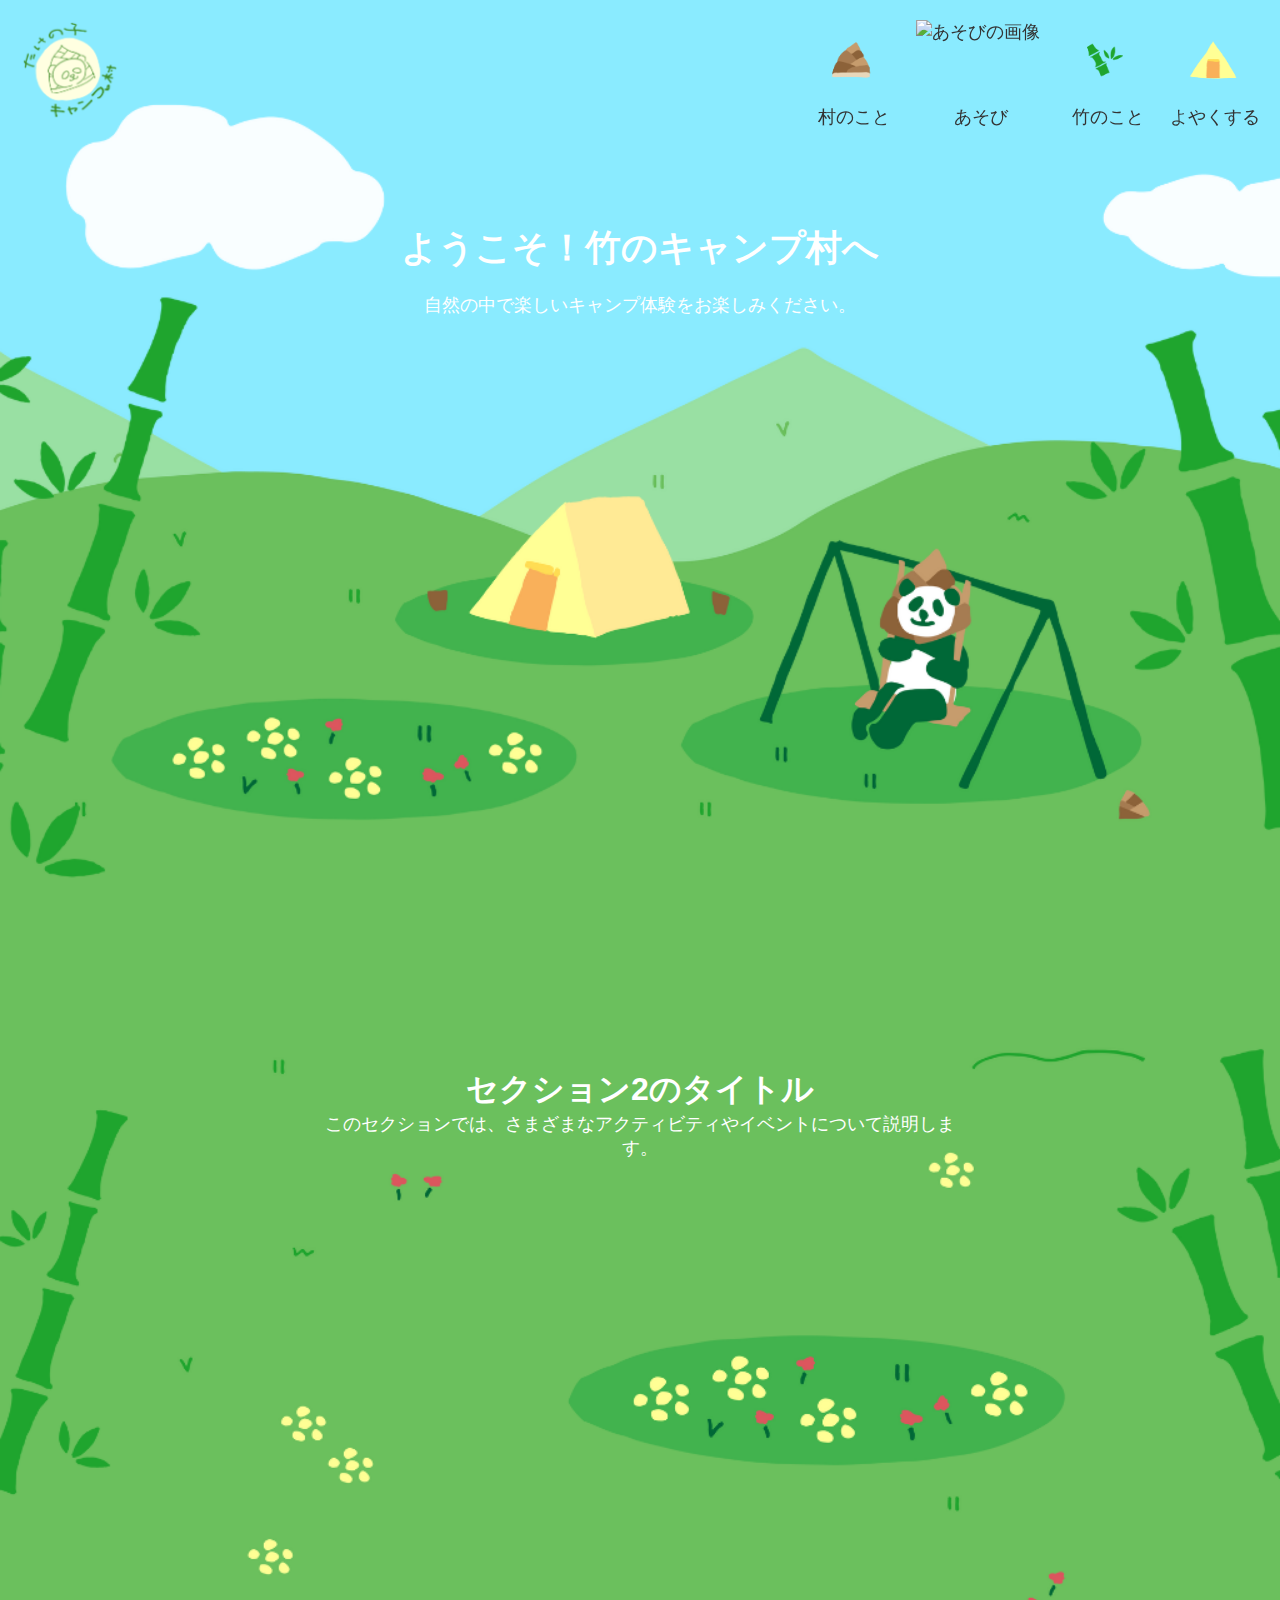
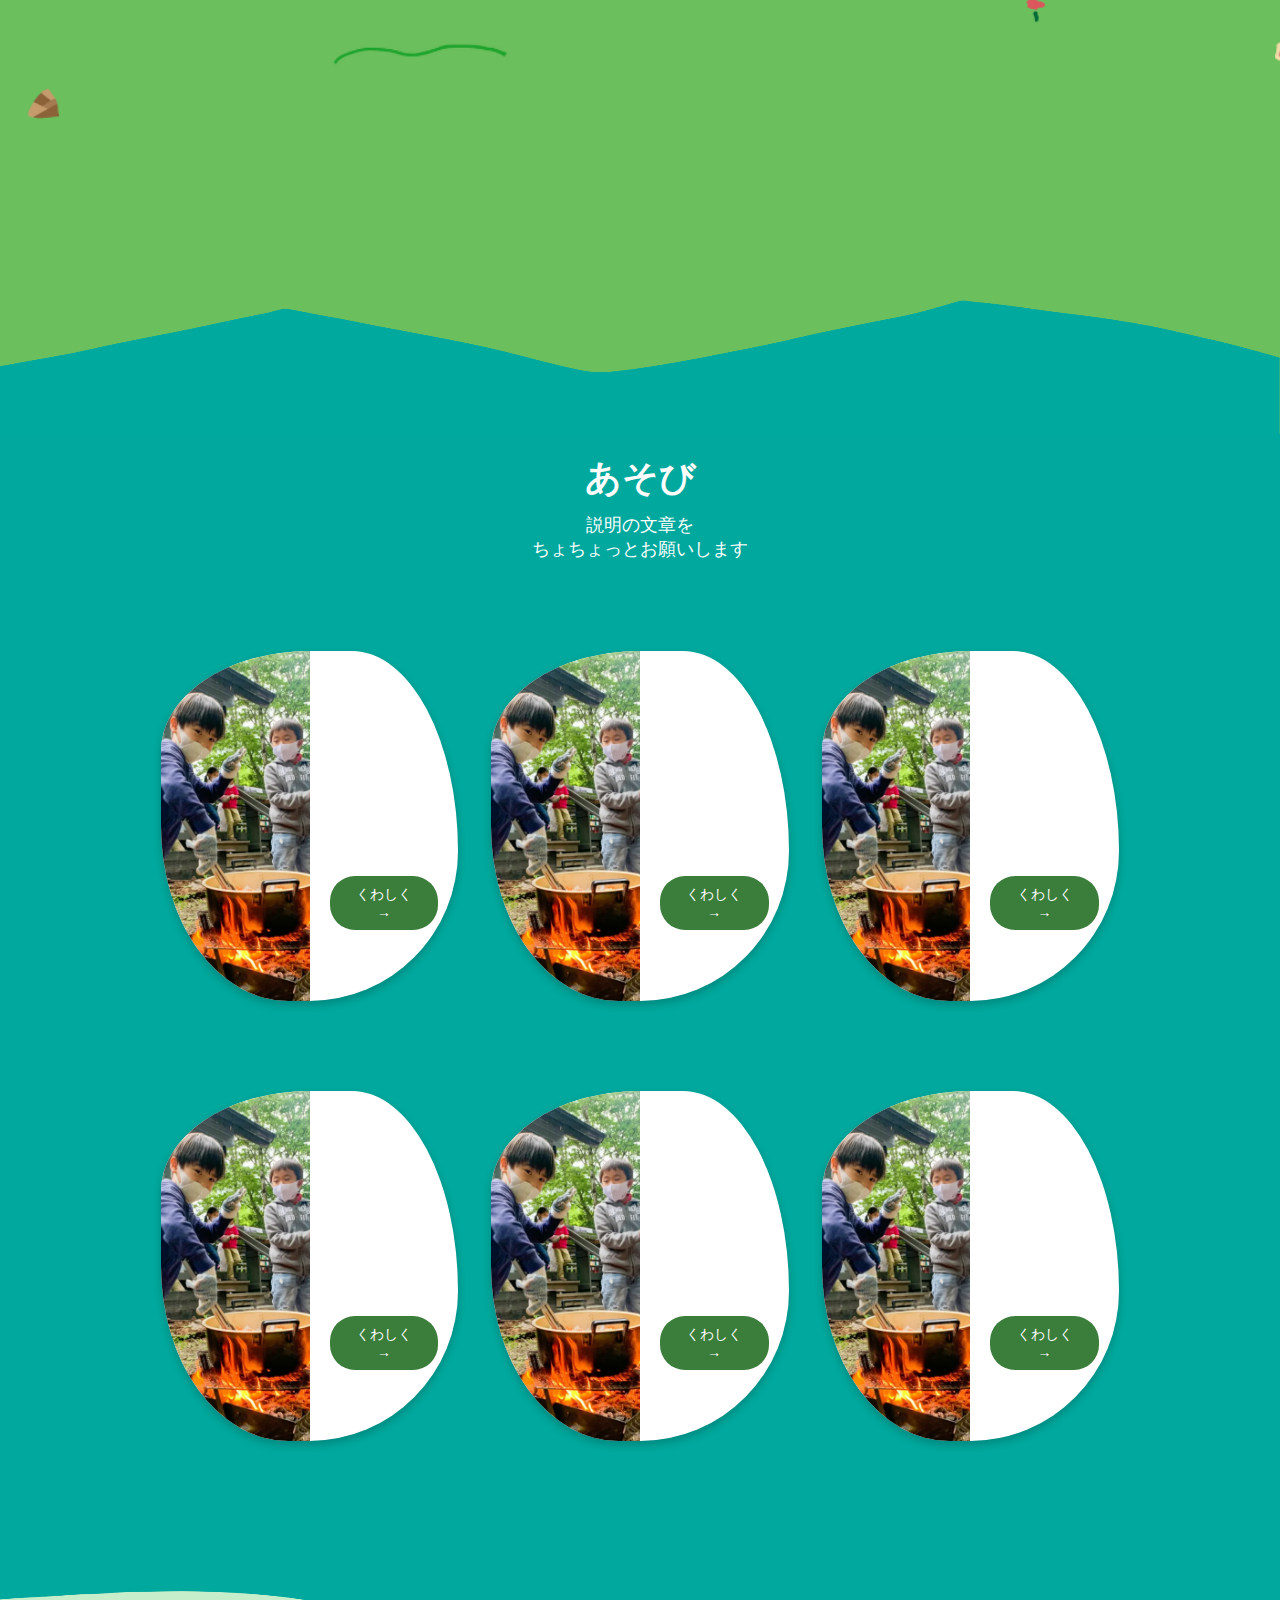
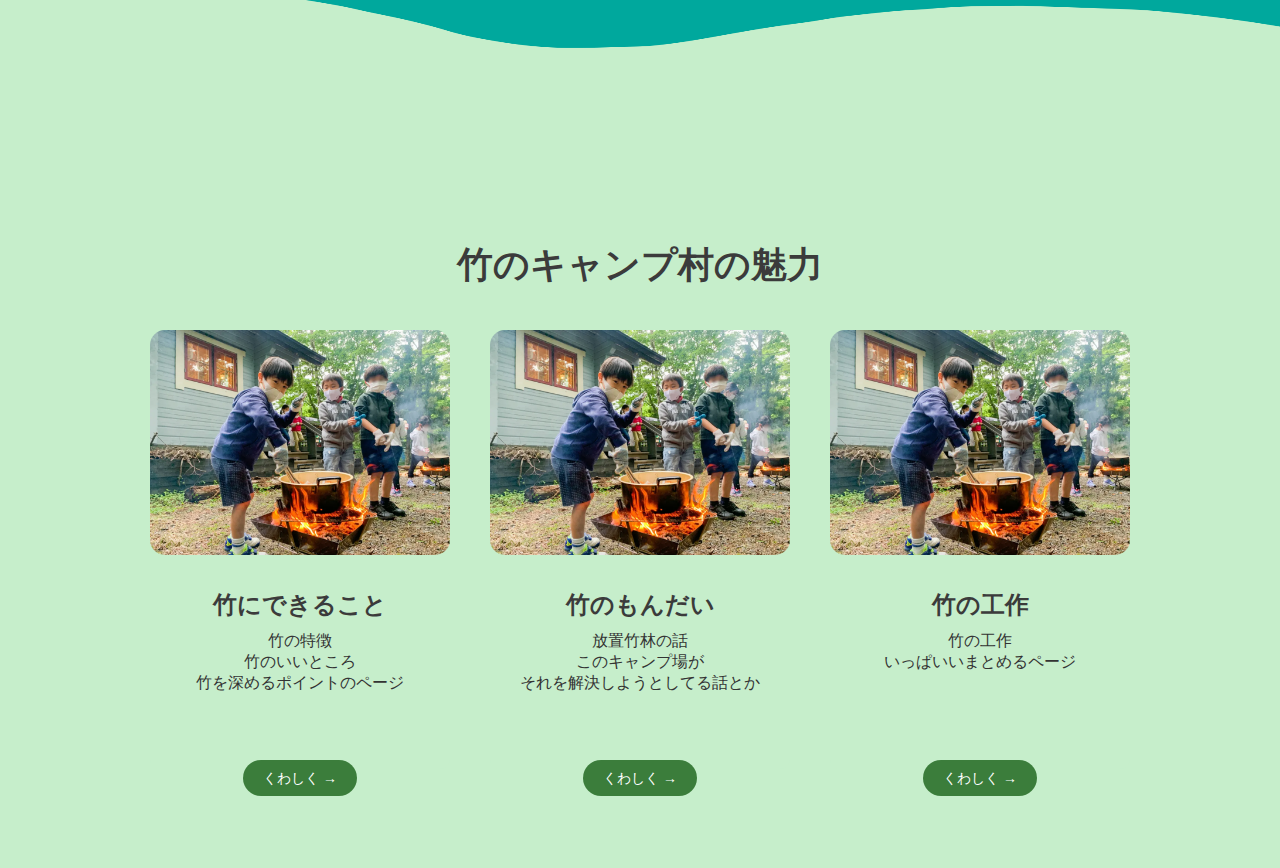
==== commit d152e670: "デザイン修正" ====
--- a/index.html
+++ b/index.html
@@ -30,7 +30,7 @@
                 <div class="top-image-box"><img src="images/竹キャンプ-2.png" alt="TOP画像" class="top-image"></div>
                 <div class="top-image-box"><img src="images/竹キャンプ-3.png" alt="TOP画像" class="top-image"></div>
             </div>
-            <div class="section2-inner-box">
+            <div class="section1-inner-box">
                 <h1>ようこそ！竹のキャンプ村へ</h1>
                 <p>自然の中で楽しいキャンプ体験をお楽しみください。</p>
             </div>
--- a/css/style.css
+++ b/css/style.css
@@ -49,6 +49,16 @@
     background-color: #6BC05D;
 }
 
+.section1-inner-box {
+    position: absolute;
+    top: 30%;
+    left: 50%;
+    transform: translate(-50%, -50%);
+    text-align: center;
+    color: white; /* 画像の上にテキストを表示するために色を白に設定 */
+    z-index: 10;
+}
+
 .top-image-box {
     position: absolute;
     top: 0;
@@ -81,6 +91,7 @@
     transform: translate(-50%, -50%);
     text-align: center;
     color: white; /* 画像の上にテキストを表示するために色を白に設定 */
+    z-index: 10;
 }
 
 .section3 {
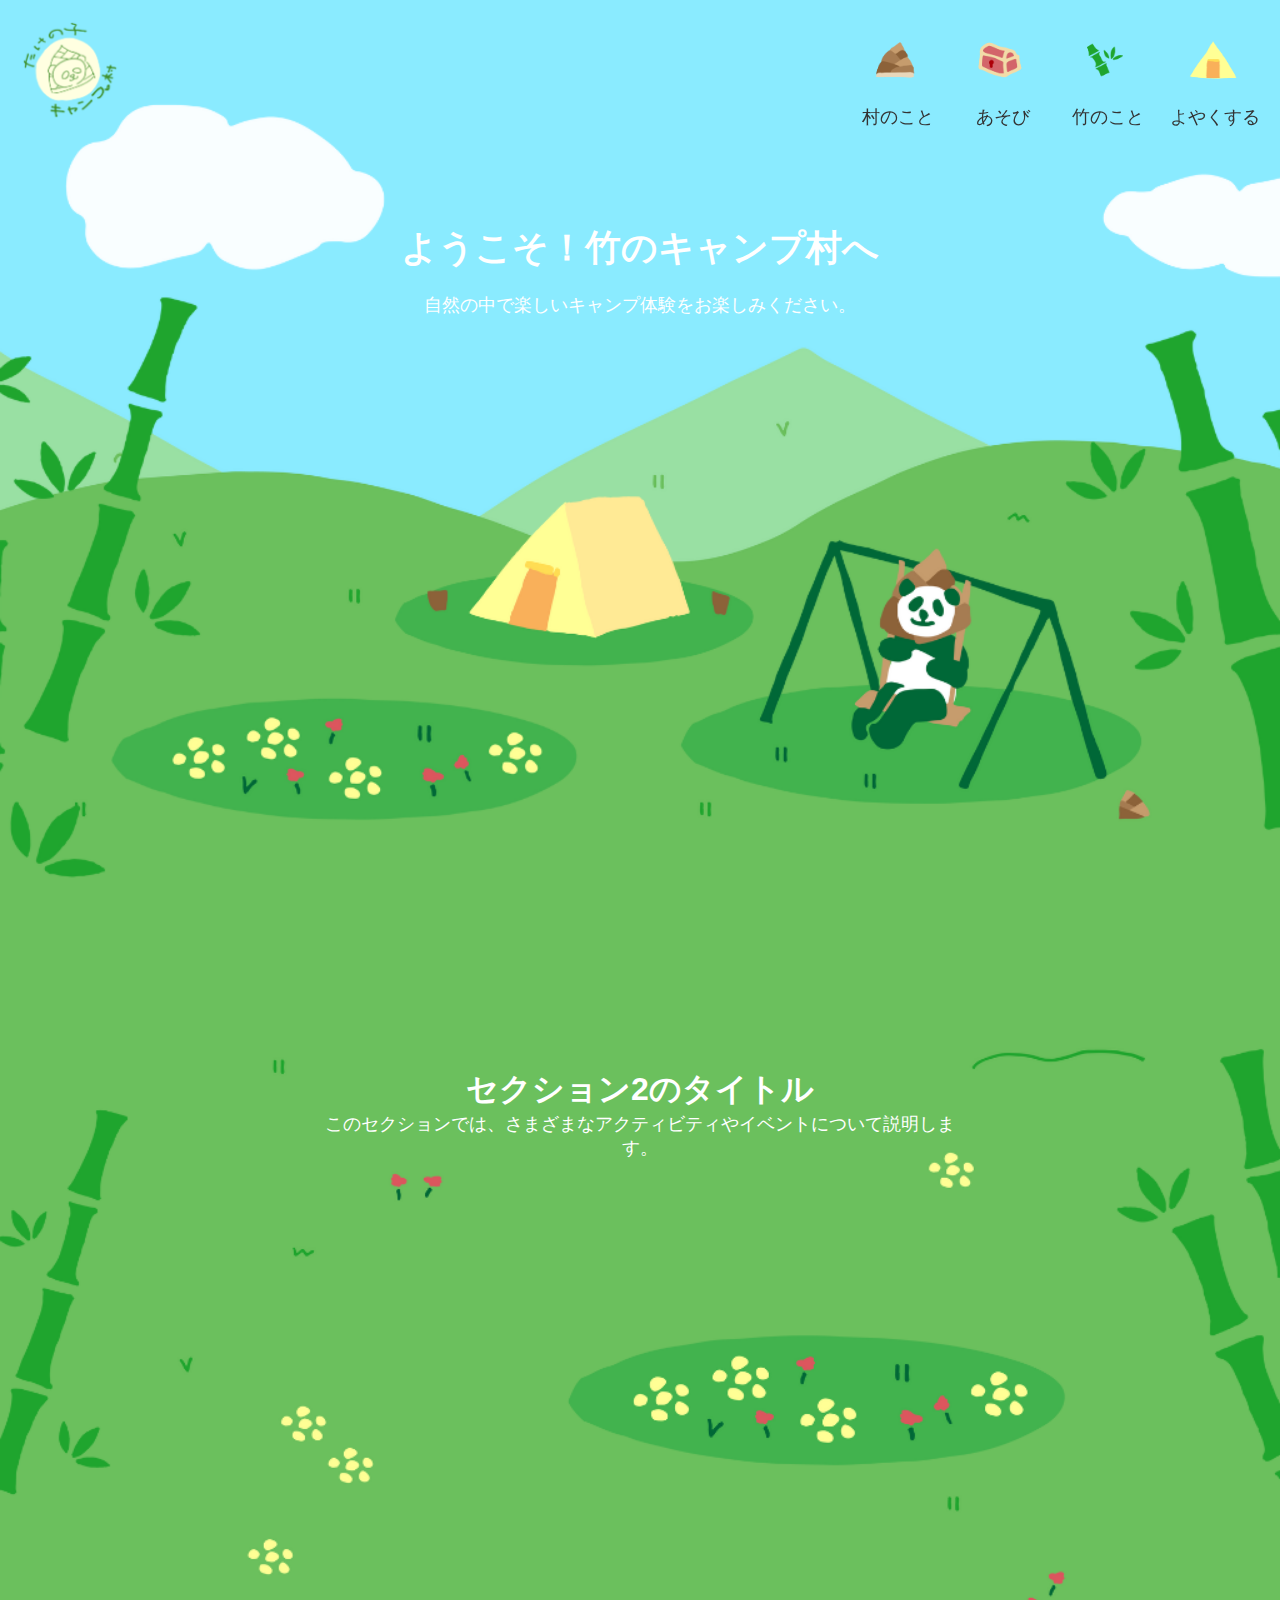
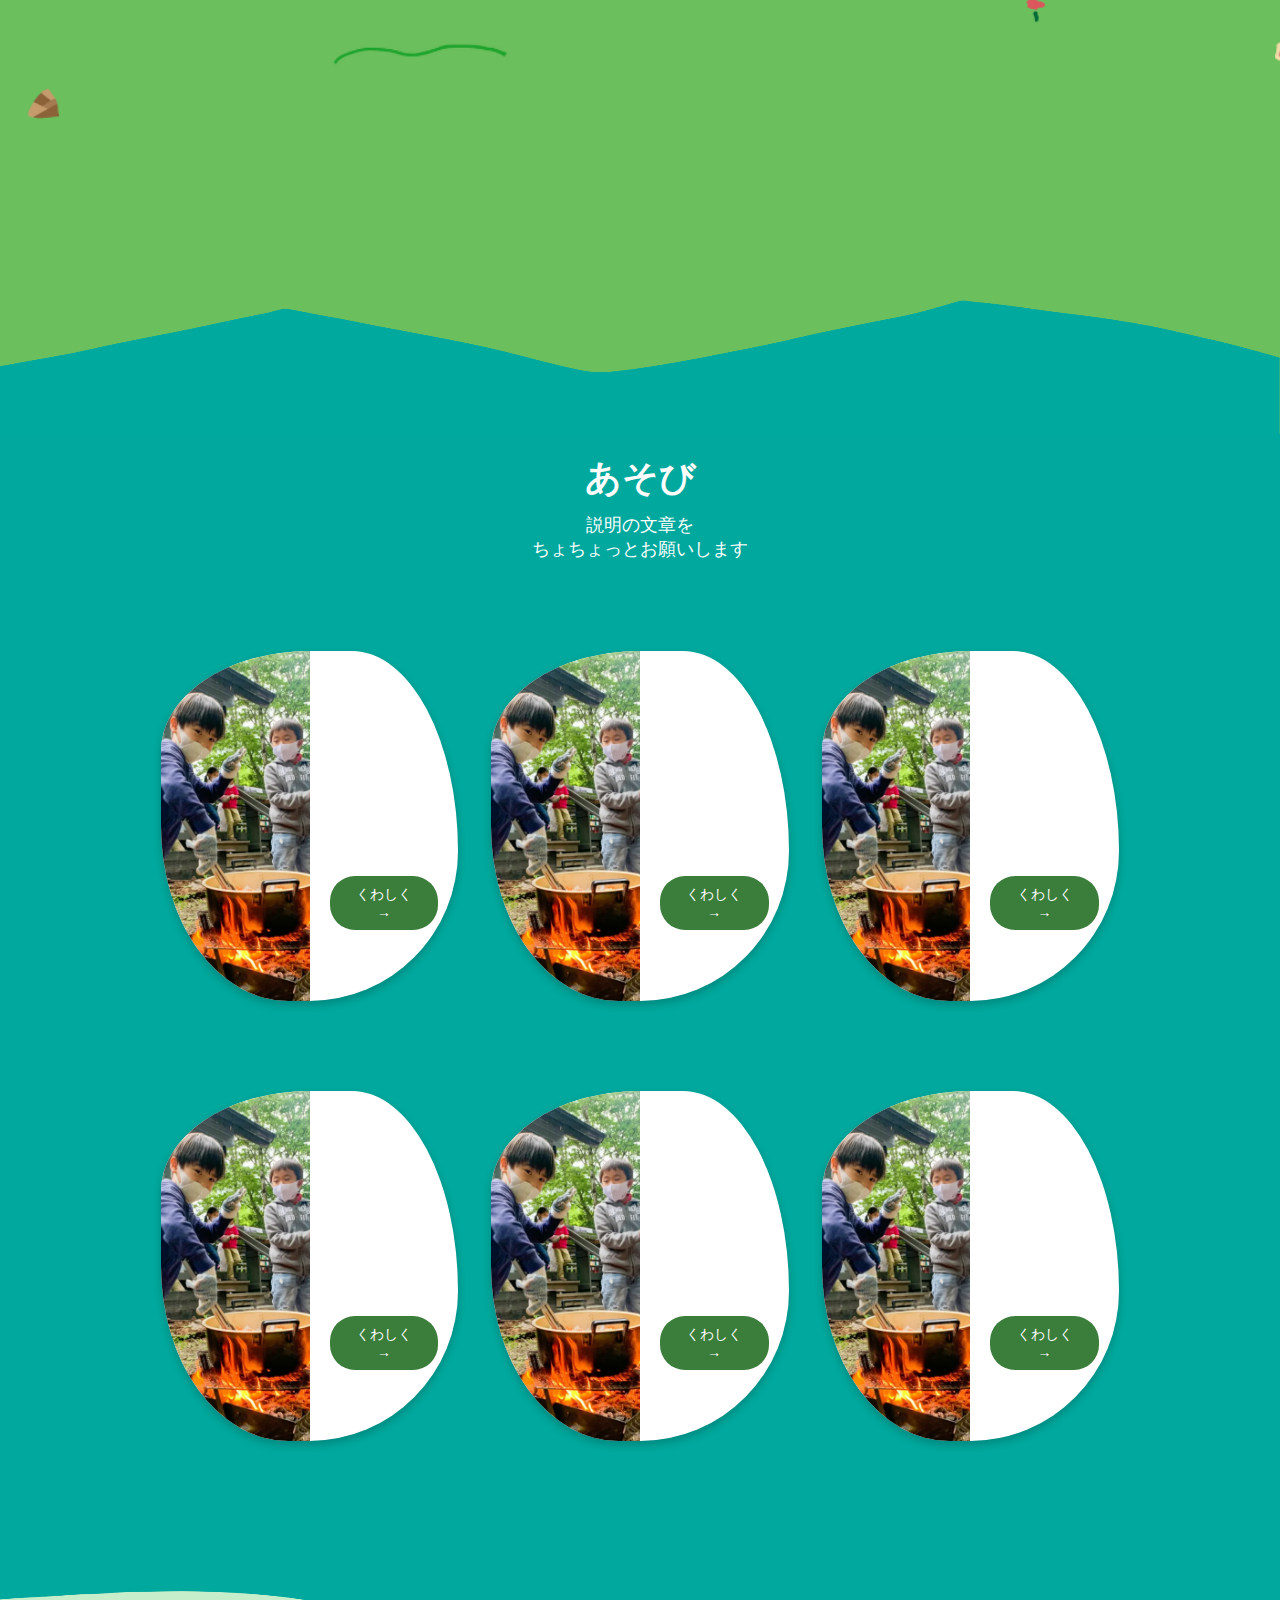
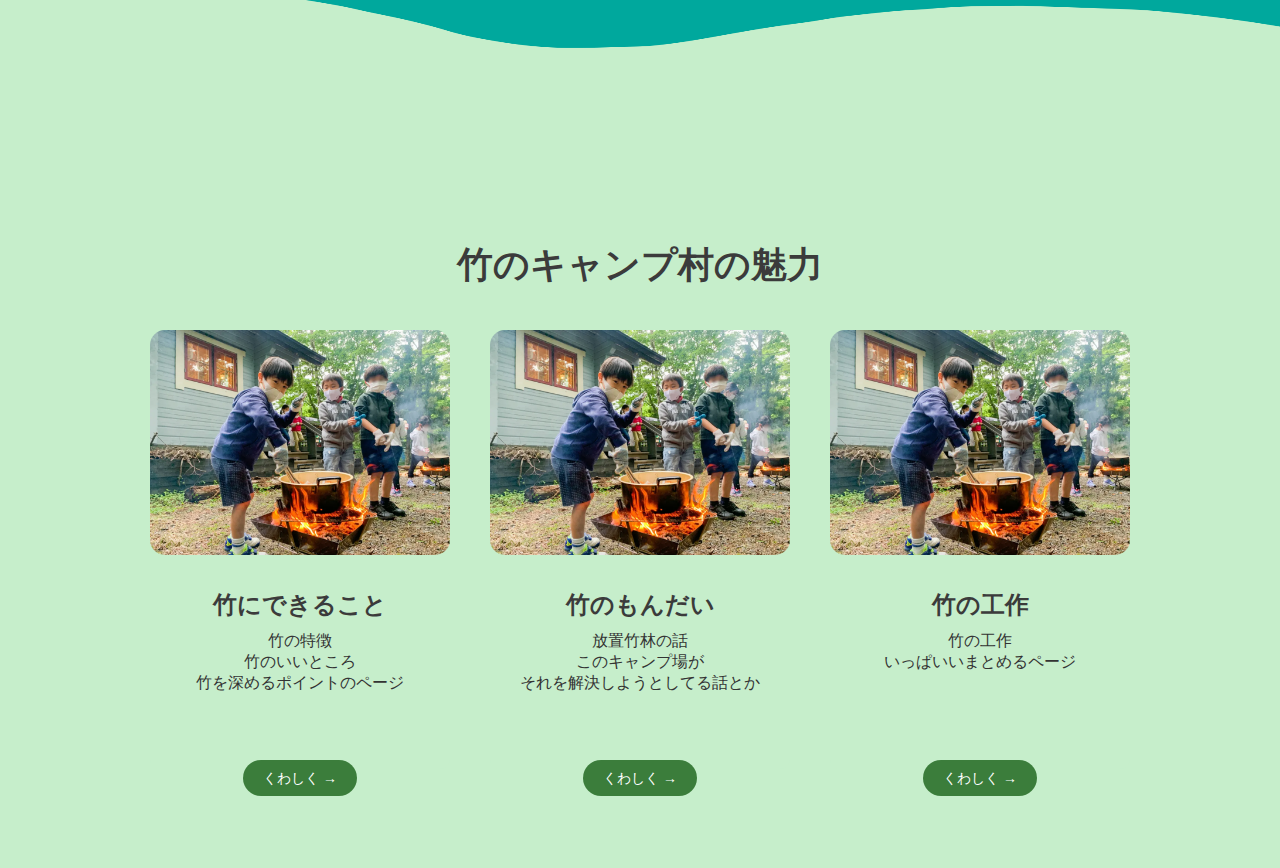
==== commit 9b37504f: "遊びの画像をいれました" ====
--- a/index.html
+++ b/index.html
@@ -16,7 +16,7 @@
             <nav>
                 <ul>
                     <li><a href="#section2"><img src="images/村のこと.png" alt="村のことの画像"><span>村のこと</span></a></li>
-                    <li><a href="#section3"><img src="images/あそびの画像.png" alt="あそびの画像"><span>あそび</span></a></li>
+                    <li><a href="#section3"><img src="images/あそびの画像.png" alt="あそびの画像"><span>あそび</span></a></li>
                     <li><a href="#section4"><img src="images/竹のこと.png" alt="竹のたにの画像"><span>竹のこと</span></a></li>
                     <li><a href="yoyaku\yoyaku.html"><img src="images/よやくする.png" alt="よやくするの画像"><span>よやくする</span></a></li>
                 </ul>
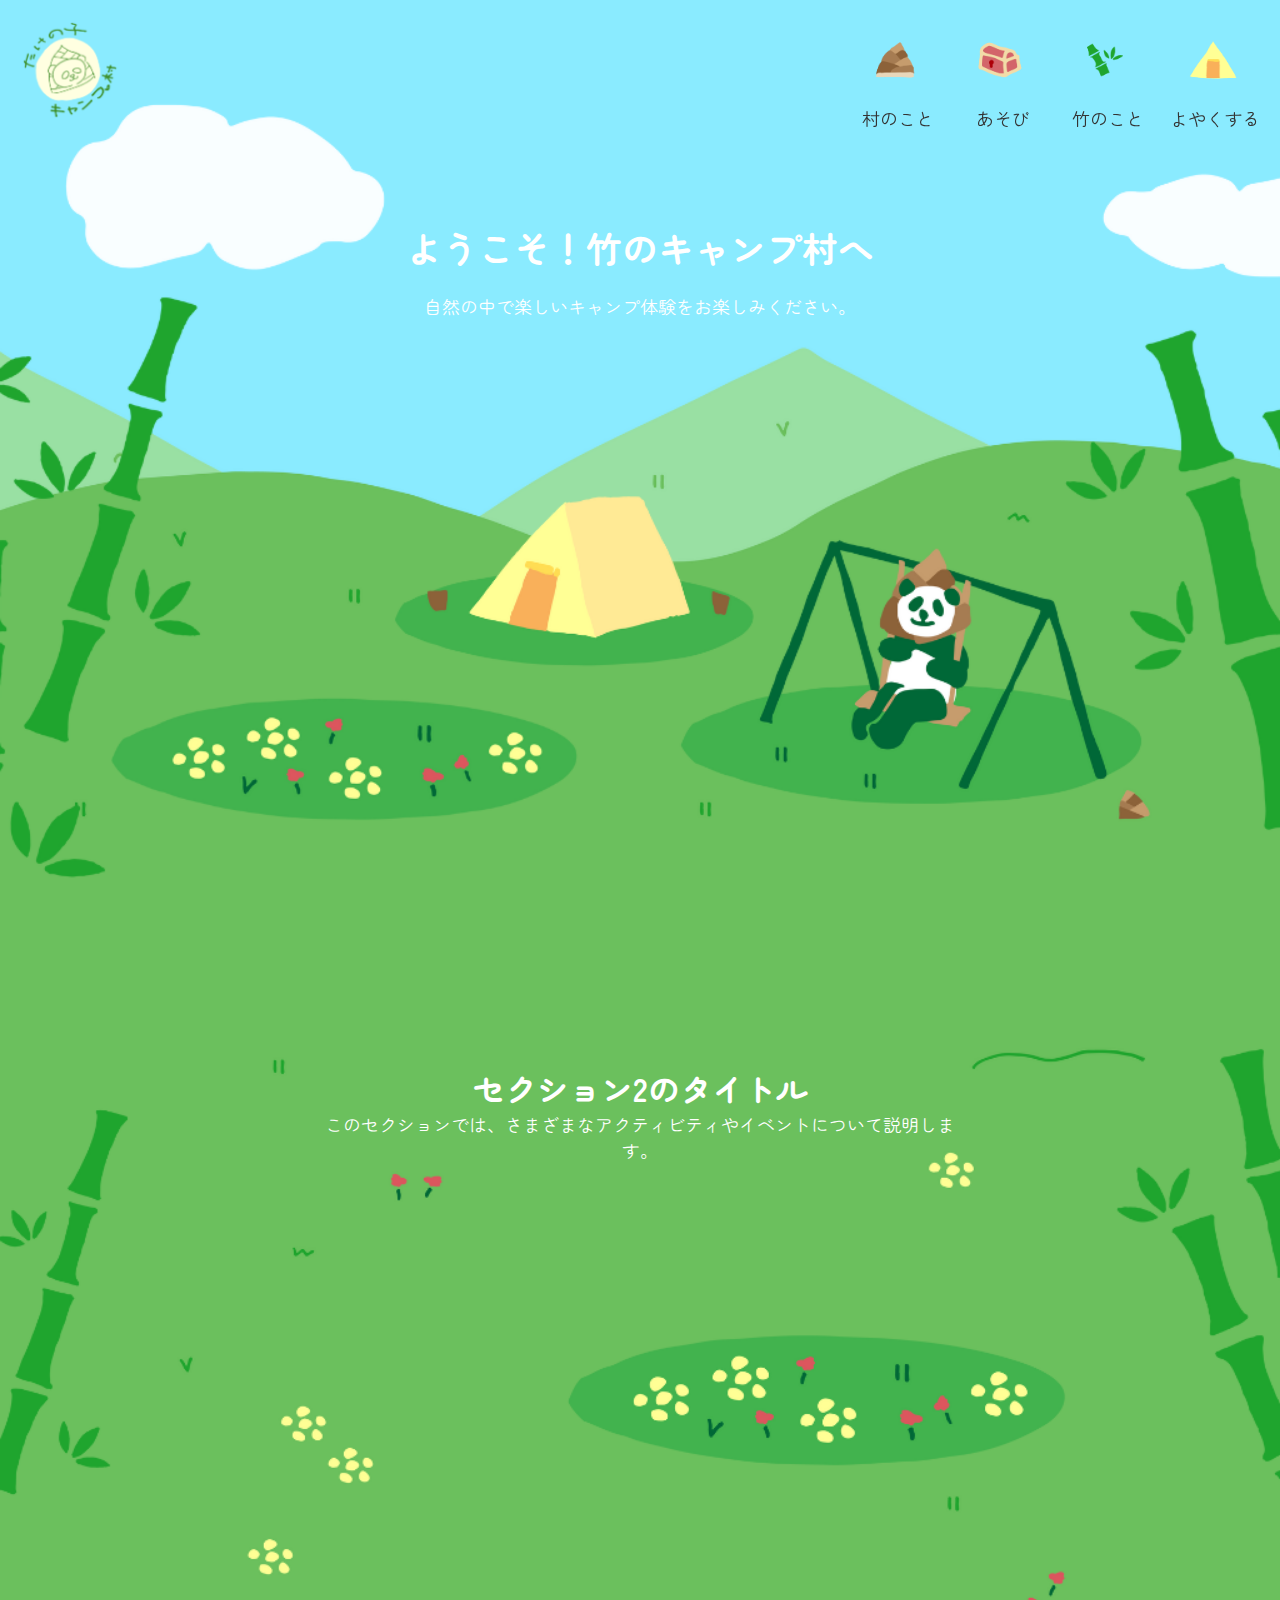
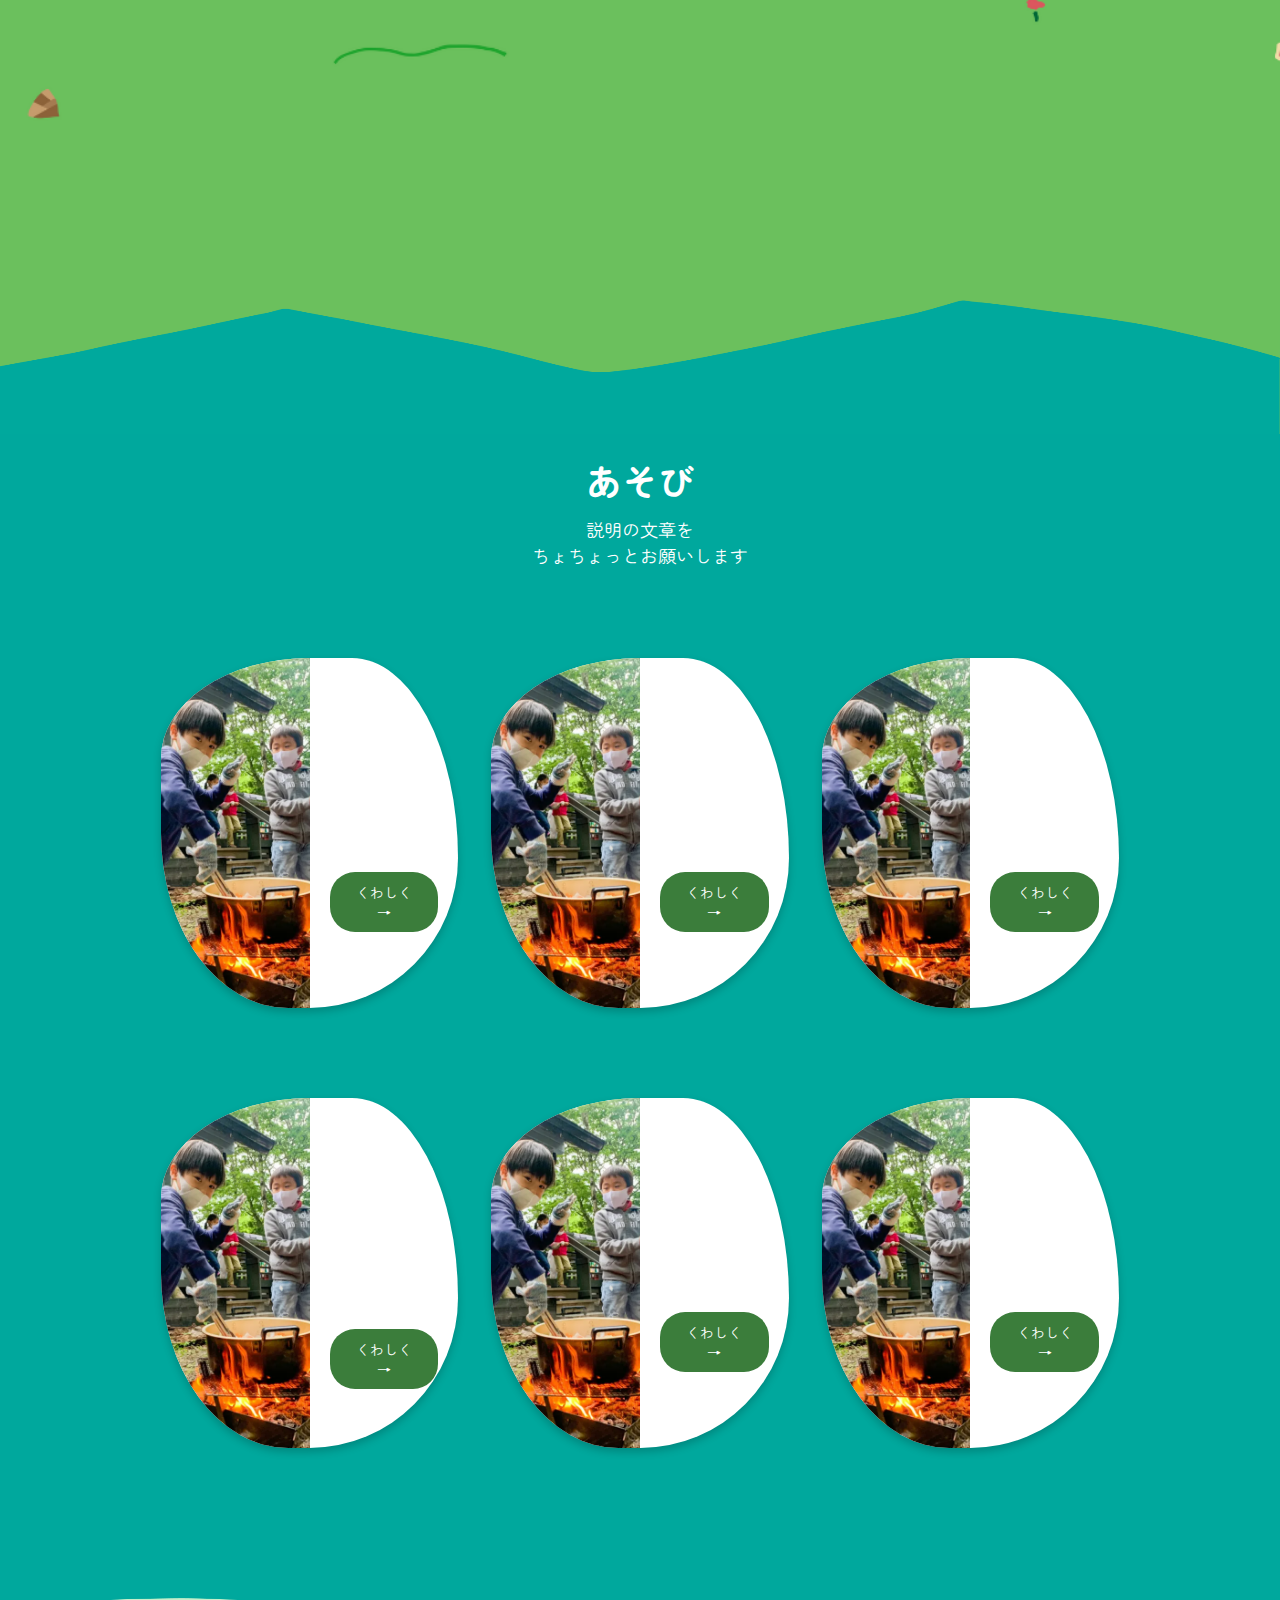
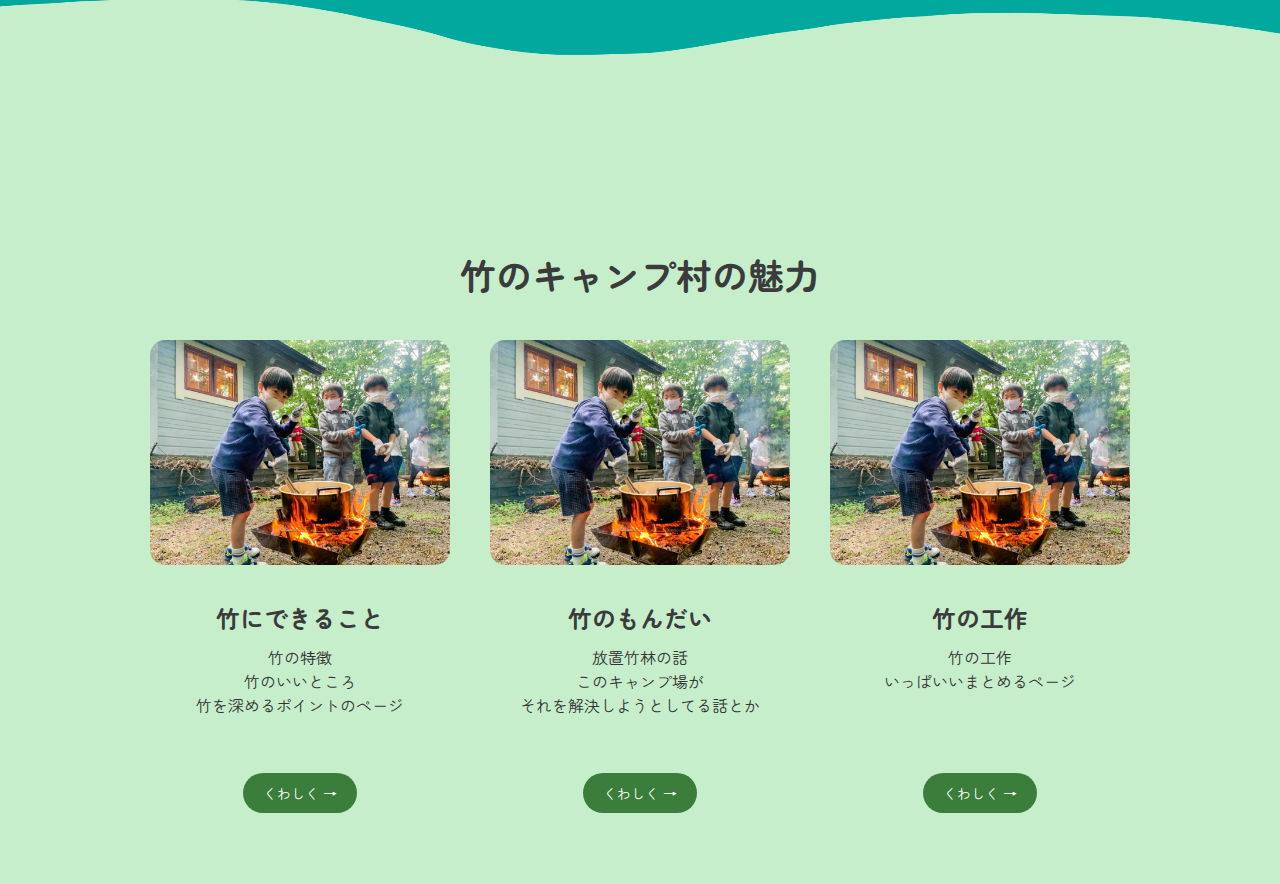
==== commit cdc9e2a5: "fontを変更しました" ====
--- a/index.html
+++ b/index.html
@@ -6,6 +6,9 @@
     <title>竹のキャンプ村</title>
     <link rel="stylesheet" href="css/style.css">
     <script src="https://code.jquery.com/jquery-3.6.0.min.js"></script>
+    <!-- Google Fontsのリンク -->
+    <link href="https://fonts.googleapis.com/css2?family=Zen+Maru+Gothic&display=swap" rel="stylesheet">
+
 </head>
 <body>
     <main>
--- a/css/style.css
+++ b/css/style.css
@@ -5,7 +5,7 @@
 }
 
 body {
-    font-family: 'Arial', sans-serif;
+    font-family: 'Zen Maru Gothic', sans-serif;
 }
 
 nav ul {
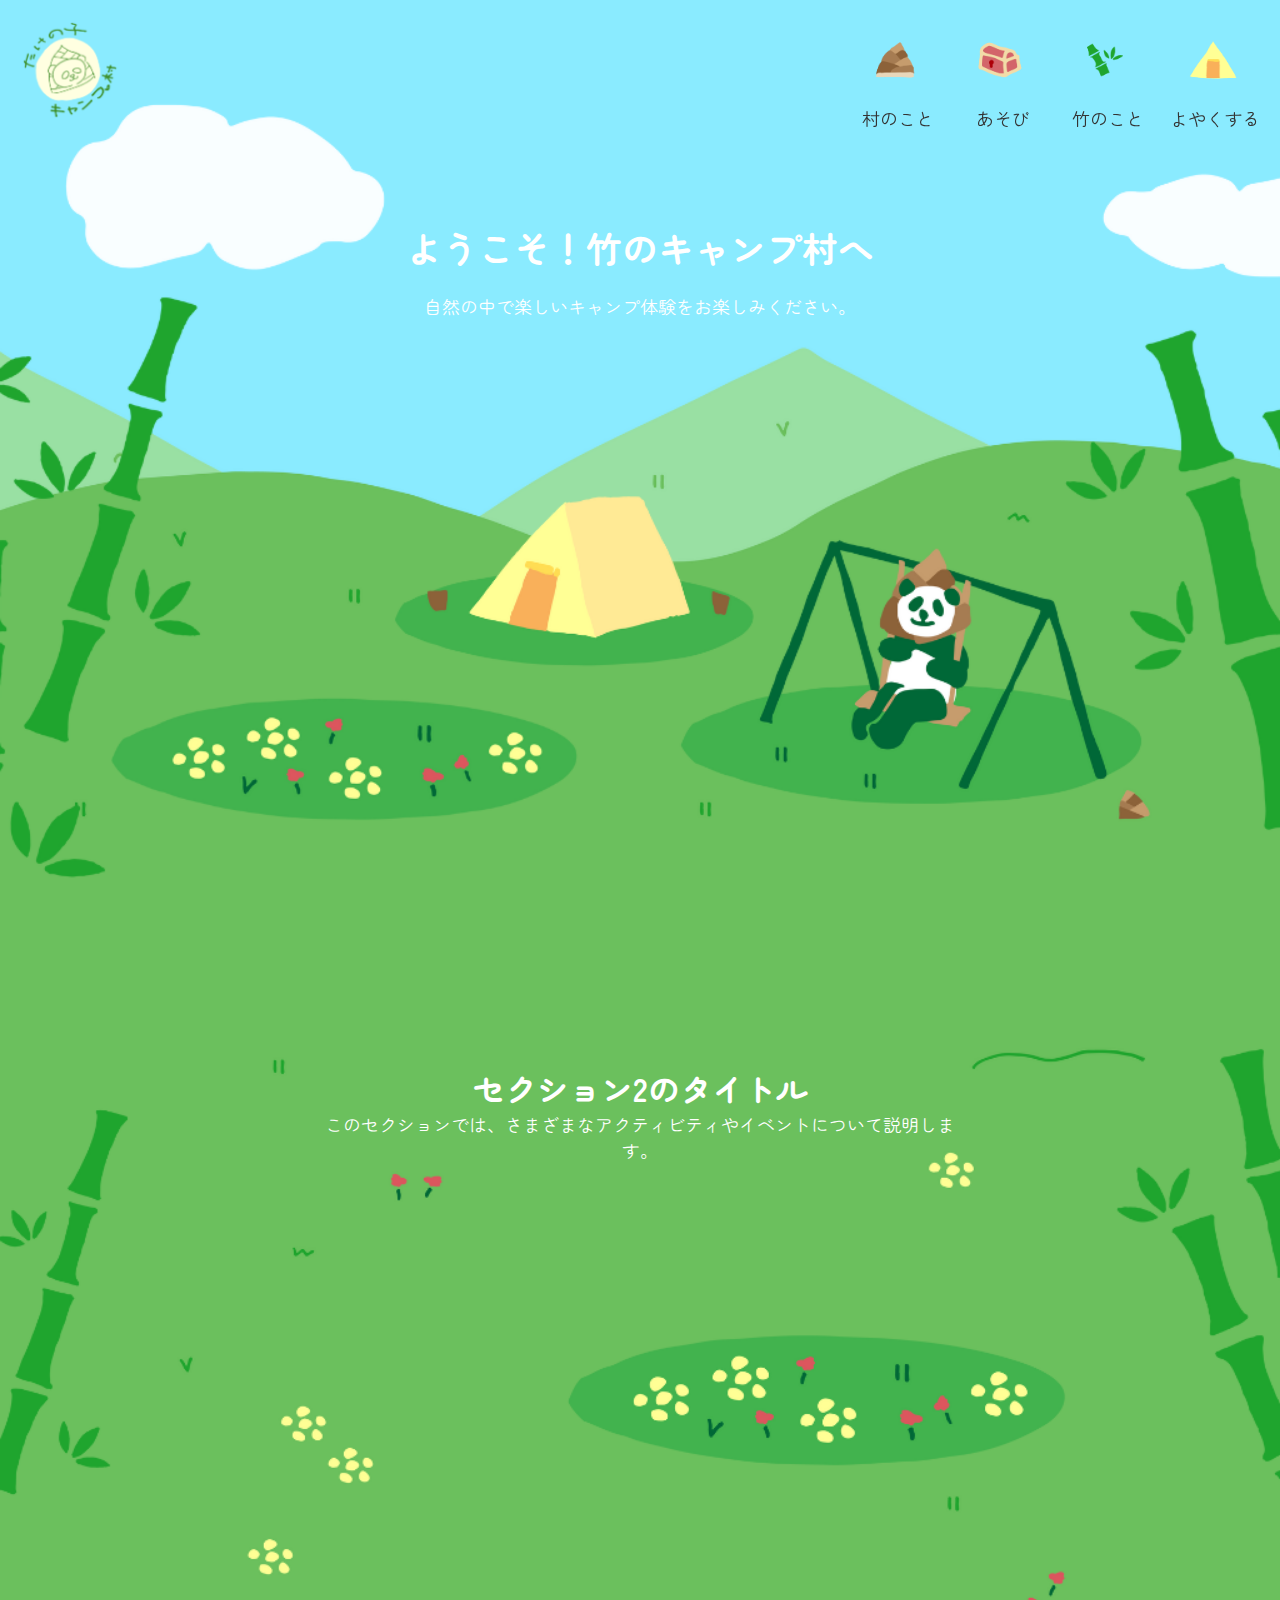
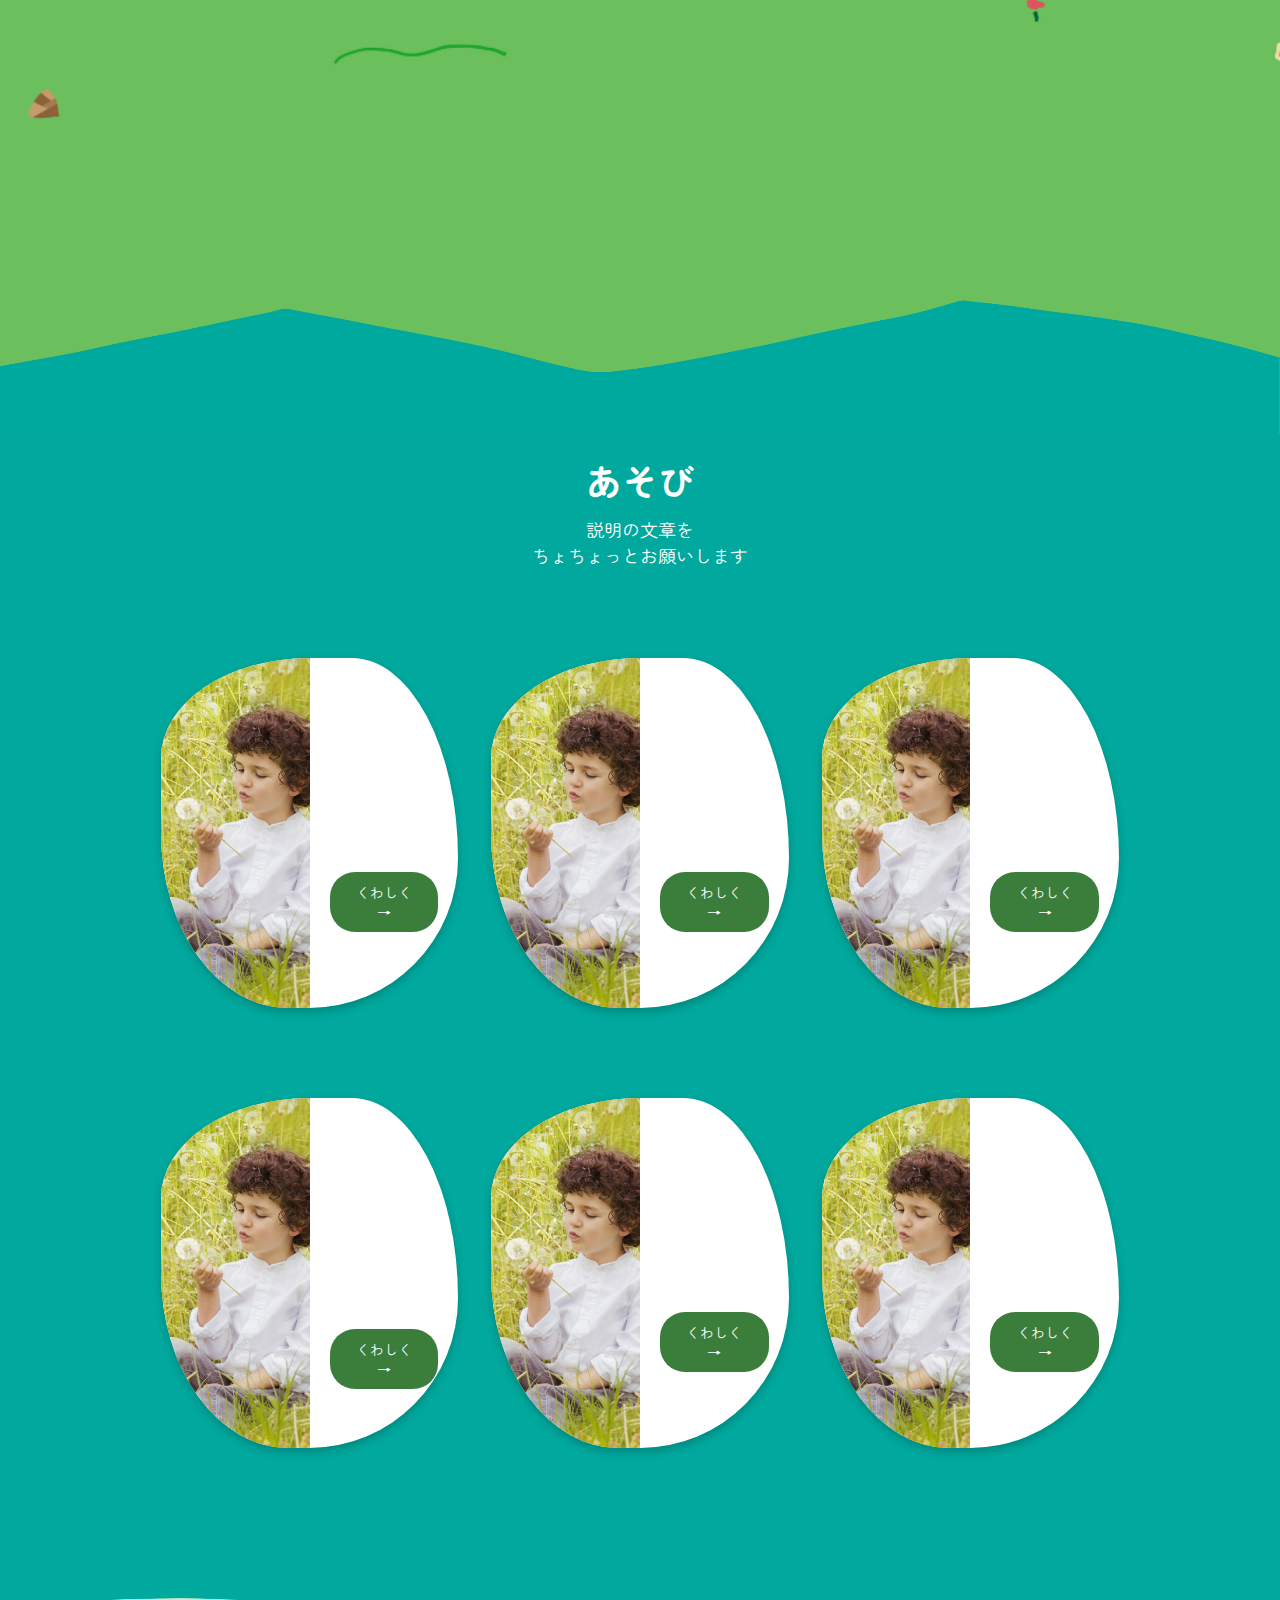
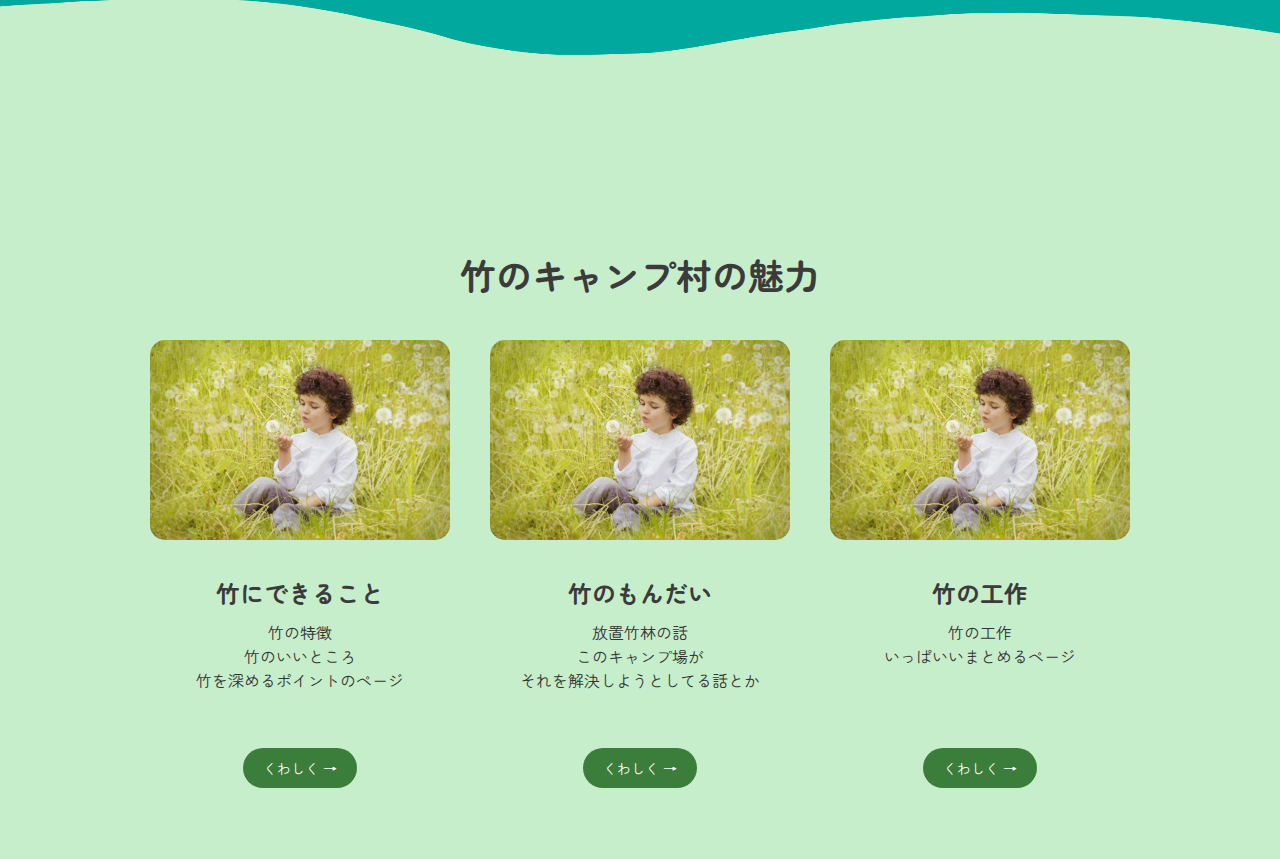
==== commit c3b3b0d5: "free画像に変更しました" ====
--- a/index.html
+++ b/index.html
@@ -60,7 +60,7 @@
             <div class="camp-container">
                 <div class="camp-section">
                     <div class="camp-image">
-                        <img src="images/photo.webp" alt="キャンプの写真">
+                        <img src="images/子供.jpg" alt="キャンプの写真">
                     </div>
                     <div class="camp-text">
                         <h2>キャンプ1</h2>
@@ -71,7 +71,7 @@
 
                 <div class="camp-section">
                     <div class="camp-image">
-                        <img src="images/photo.webp" alt="キャンプの写真">
+                        <img src="images/子供.jpg" alt="キャンプの写真">
                     </div>
                     <div class="camp-text">
                         <h2>キャンプ2</h2>
@@ -82,7 +82,7 @@
 
                 <div class="camp-section">
                     <div class="camp-image">
-                        <img src="images/photo.webp" alt="キャンプの写真">
+                        <img src="images/子供.jpg" alt="キャンプの写真">
                     </div>
                     <div class="camp-text">
                         <h2>キャンプ3</h2>
@@ -93,7 +93,7 @@
 
                 <div class="camp-section">
                     <div class="camp-image">
-                        <img src="images/photo.webp" alt="キャンプの写真">
+                        <img src="images/子供.jpg" alt="キャンプの写真">
                     </div>
                     <div class="camp-text">
                         <h2>キャンプ4</h2>
@@ -104,7 +104,7 @@
 
                 <div class="camp-section">
                     <div class="camp-image">
-                        <img src="images/photo.webp" alt="キャンプの写真">
+                        <img src="images/子供.jpg" alt="キャンプの写真">
                     </div>
                     <div class="camp-text">
                         <h2>キャンプ5</h2>
@@ -115,7 +115,7 @@
 
                 <div class="camp-section">
                     <div class="camp-image">
-                        <img src="images/photo.webp" alt="キャンプの写真">
+                        <img src="images/子供.jpg" alt="キャンプの写真">
                     </div>
                     <div class="camp-text">
                         <h2>キャンプ6</h2>
@@ -135,7 +135,7 @@
             <div class="image-container">
                 <div class="image-item">
                     <div class="section4-img">
-                        <img src="images/photo.webp" alt="画像1">
+                        <img src="images/子供.jpg" alt="画像1">
                     </div>
                     <div class="image-text">
                         <h3>竹にできること</h3>
@@ -145,7 +145,7 @@
                 </div>
                 <div class="image-item">
                     <div class="section4-img">
-                        <img src="images/photo.webp" alt="画像1">
+                        <img src="images/子供.jpg" alt="画像1">
                     </div>
                     <div class="image-text">
                         <h3>竹のもんだい</h3>
@@ -155,7 +155,7 @@
                 </div>
                 <div class="image-item">
                     <div class="section4-img">
-                        <img src="images/photo.webp" alt="画像1">
+                        <img src="images/子供.jpg" alt="画像1">
                     </div>
                     <div class="image-text">
                         <h3>竹の工作</h3>
